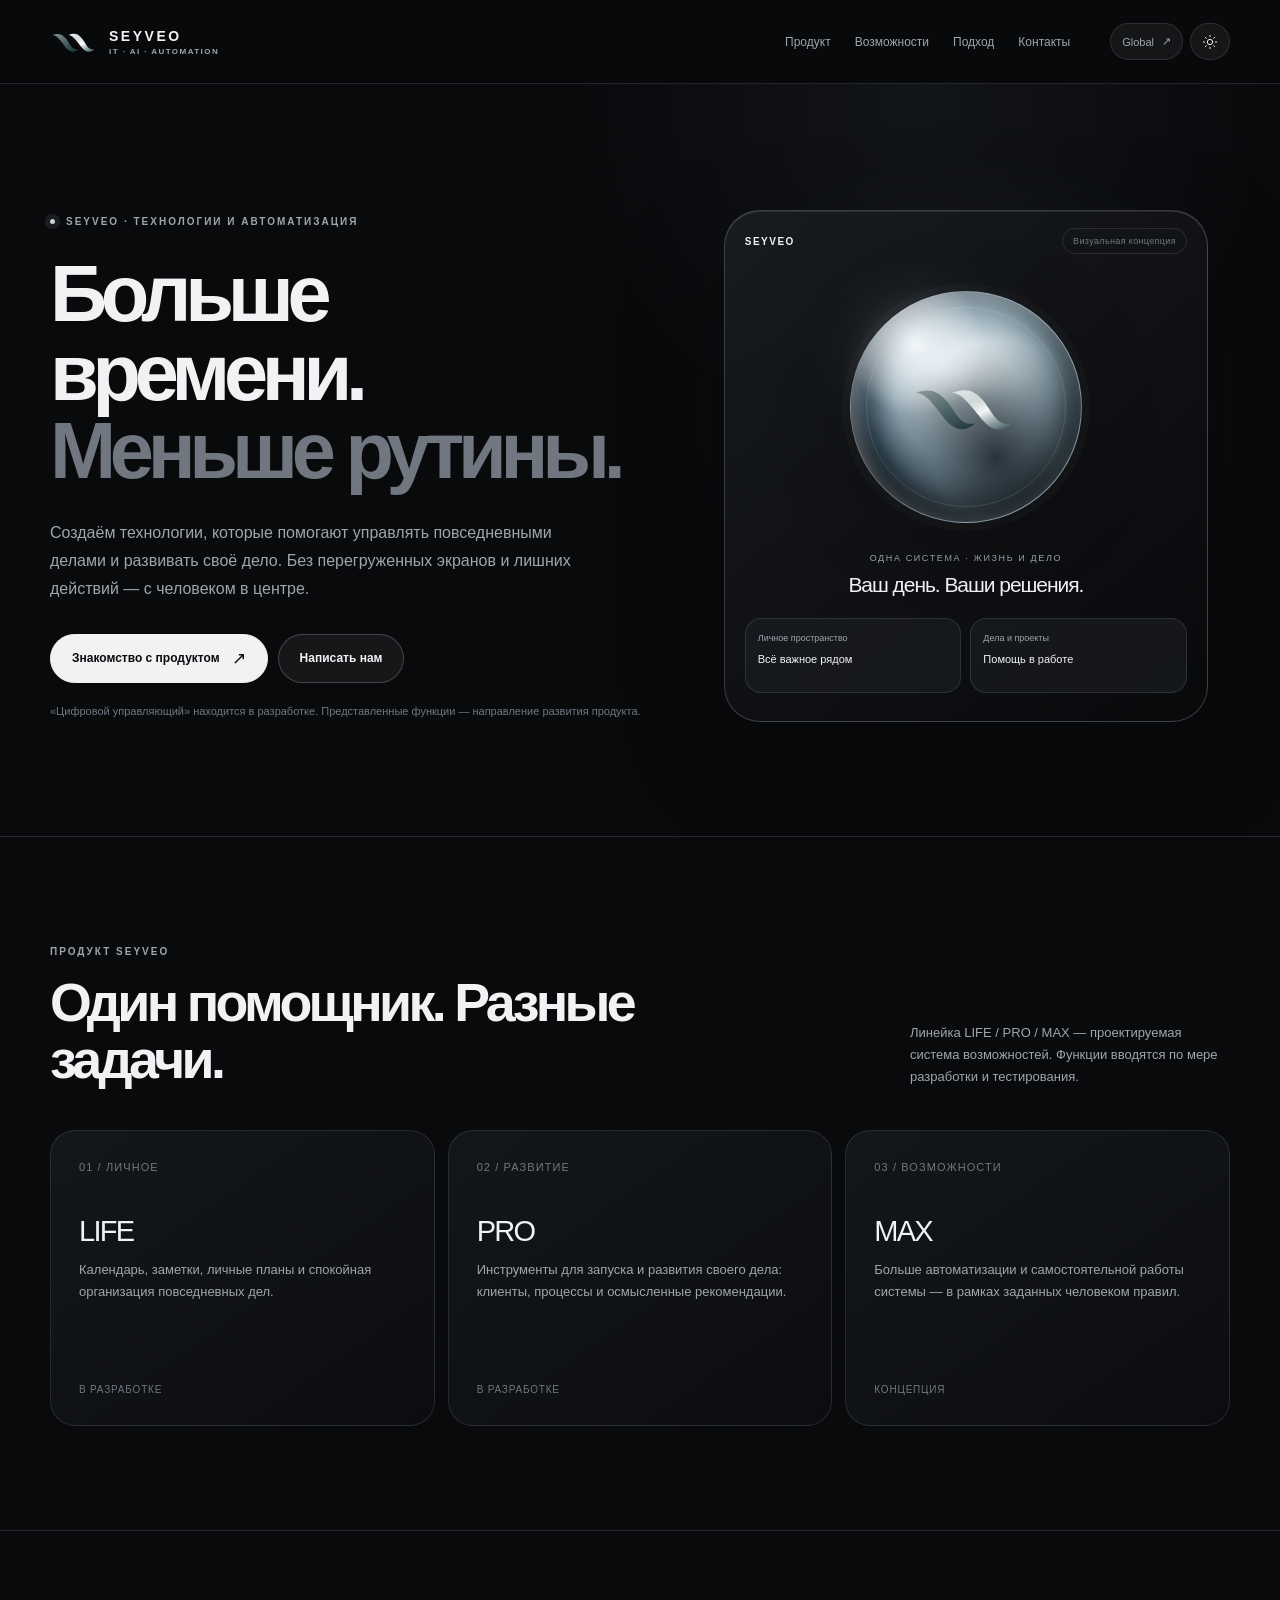
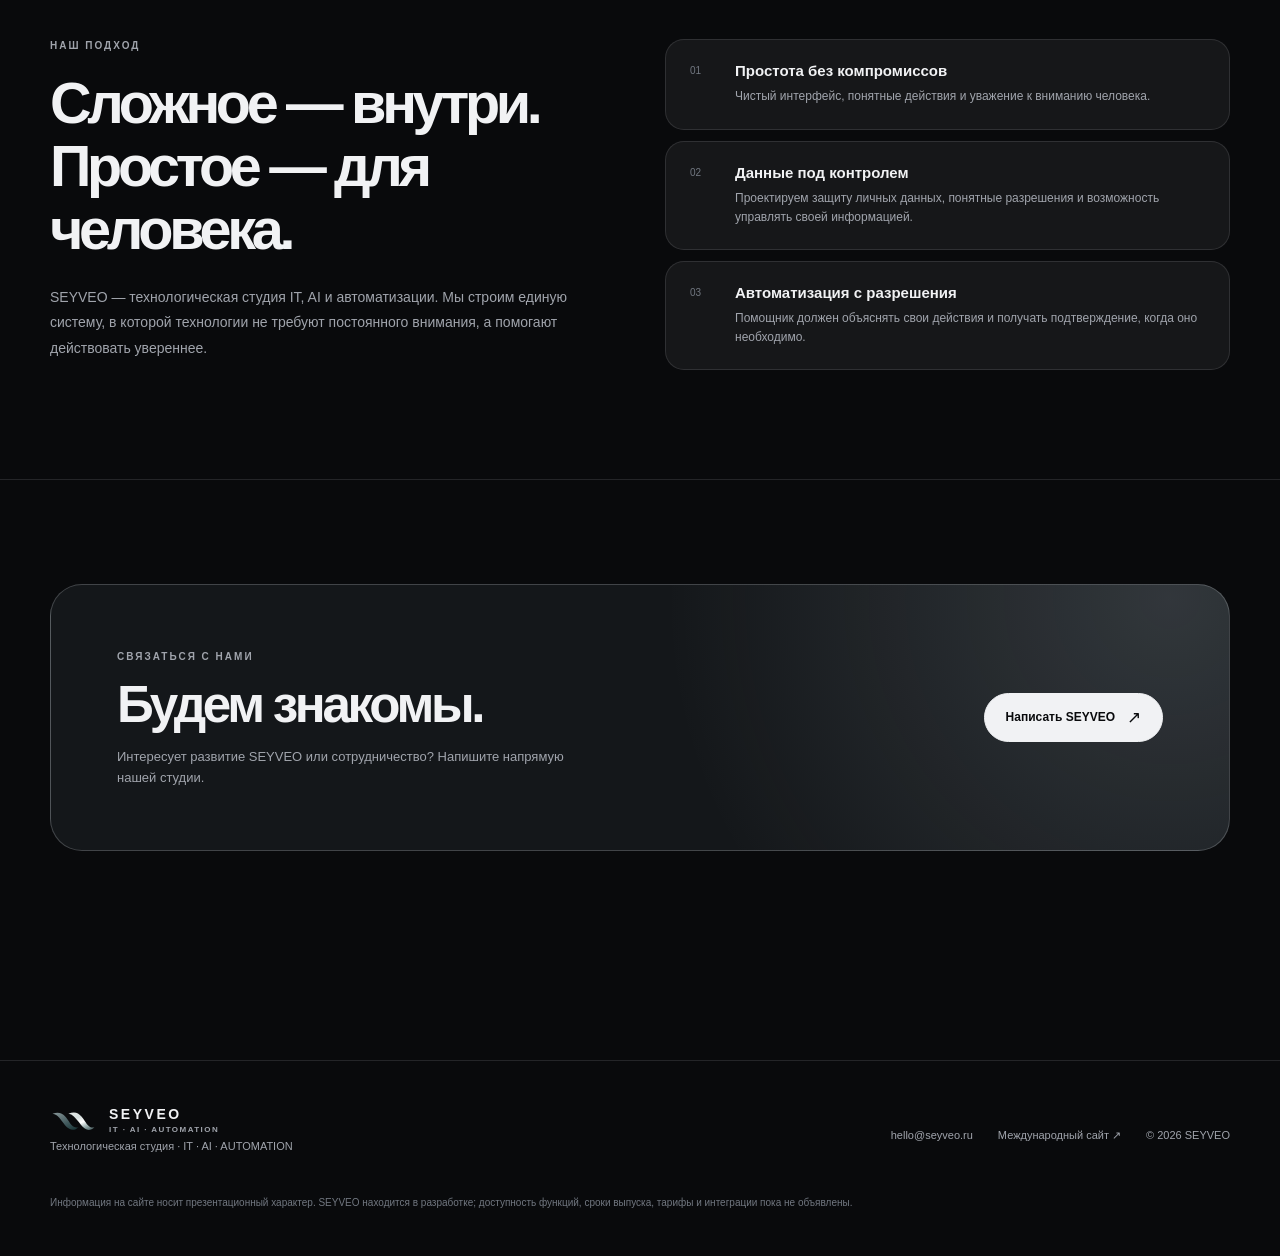
==== index.html @ c12a2f3c "feat(site): add independent SEYVEO Russia landing page" ====
<!doctype html>
<html lang="ru" data-site="rus" data-theme="dark">
<head>
  <meta charset="utf-8"/>
  <meta name="viewport" content="width=device-width,initial-scale=1,viewport-fit=cover"/>
  <meta name="theme-color" content="#090a0c"/>
  <meta name="description" content="SEYVEO — технологическая студия искусственного интеллекта и автоматизации. Создаём «Цифрового управляющего» для жизни, работы и бизнеса. Российский сайт."/>
  <meta name="robots" content="noindex,nofollow"/>
  <meta property="og:type" content="website"/>
  <meta property="og:title" content="SEYVEO — технологии для жизни и дела"/>
  <meta property="og:description" content="SEYVEO — технологическая студия искусственного интеллекта и автоматизации. Создаём «Цифрового управляющего» для жизни, работы и бизнеса. Российский сайт."/>
  <meta property="og:url" content="https://seyveo.ru/"/>
  <link rel="canonical" href="https://seyveo.ru/"/>
  <link rel="alternate" hreflang="ru-RU" href="https://seyveo.ru/"/>
  <link rel="alternate" hreflang="en" href="https://seyveo.com/"/>
  <link rel="alternate" hreflang="ru" href="https://seyveo.com/ru/"/>
  <link rel="alternate" hreflang="x-default" href="https://seyveo.com/"/>
  <link rel="icon" type="image/svg+xml" href="assets/official-logo.svg"/>
  <link rel="stylesheet" href="assets/style.css"/>
  <title>SEYVEO — технологии для жизни и дела</title>
  <script defer src="assets/site.js"></script>
</head>
<body>
<a class="skip" href="#main">Перейти к содержимому</a>
<header class="header">
  <div class="container nav">
    <a class="brand" href="#top" aria-label="SEYVEO">
      <img src="assets/official-logo.svg" width="49" height="34" alt=""/>
      <span class="brand-text"><span class="brand-name">SEYVEO</span><span class="brand-sub">IT · AI · AUTOMATION</span></span>
    </a>
    <nav class="links" aria-label="Основное меню"><a href="#product">Продукт</a><a href="#capabilities">Возможности</a><a href="#approach">Подход</a><a href="#contact">Контакты</a></nav>
    <div class="tools">
      <a class="tool tool-label" href="https://seyveo.com/" title="Международный сайт">Global <span aria-hidden="true">↗</span></a>
      <button class="tool" type="button" data-theme-toggle data-light-label="Светлая тема" data-dark-label="Тёмная тема" aria-label="Светлая тема" title="Светлая тема">
        <svg viewBox="0 0 24 24" aria-hidden="true"><circle cx="12" cy="12" r="4"/><path d="M12 2v2m0 16v2M2 12h2m16 0h2M5 5l1.5 1.5m11 11L19 19M5 19l1.5-1.5m11-11L19 5"/></svg>
      </button>
      <button class="tool menu-toggle" type="button" data-menu-toggle aria-label="Открыть меню" aria-controls="menu-panel" aria-expanded="false">
        <svg viewBox="0 0 24 24" aria-hidden="true"><path d="M4 8h16M4 16h16"/></svg>
      </button>
    </div>
  </div>
  <nav class="menu-panel" id="menu-panel" data-menu aria-hidden="true" aria-label="Мобильное меню"><a href="#product">Продукт</a><a href="#capabilities">Возможности</a><a href="#approach">Подход</a><a href="#contact">Контакты</a></nav>
</header>
<main id="main">
  <div id="top" class="hero">
    <div class="container hero-grid">
      <div class="reveal">
        <div class="eyebrow"><span class="small-circle"></span>SEYVEO · ТЕХНОЛОГИИ И АВТОМАТИЗАЦИЯ</div>
        <h1>Больше времени.<br/><span>Меньше рутины.</span></h1>
        <p class="intro">Создаём технологии, которые помогают управлять повседневными делами и развивать своё дело. Без перегруженных экранов и лишних действий — с человеком в центре.</p>
        <div class="actions"><a href="#product" class="btn btn-primary">Знакомство с продуктом <span class="arrow" aria-hidden="true">↗</span></a><a href="mailto:hello@seyveo.ru" class="btn btn-outline">Написать нам</a></div>
        <p class="fineprint">«Цифровой управляющий» находится в разработке. Представленные функции — направление развития продукта.</p>
      </div>
      <div class="product-showcase reveal" role="img" aria-label="Визуальная концепция: SEYVEO">
        <div class="device" aria-hidden="true">
          <div class="device-top"><div class="device-logo">SEYVEO</div><div class="device-preview">Визуальная концепция</div></div>
          <div class="orb"><img src="assets/official-logo.svg" alt=""/></div>
          <div class="device-caption">ОДНА СИСТЕМА · ЖИЗНЬ И ДЕЛО</div>
          <div class="device-title">Ваш день. Ваши решения.</div>
          <div class="micro-row"><div class="micro-card"><div class="micro-kicker">Личное пространство</div><div class="micro-value">Всё важное рядом</div></div><div class="micro-card"><div class="micro-kicker">Дела и проекты</div><div class="micro-value">Помощь в работе</div></div></div>
        </div>
      </div>
    </div>
  </div>
  <section class="section dividing" id="product"><div class="container">
    <div class="section-head"><div><span class="overline">ПРОДУКТ SEYVEO</span><h2>Один помощник. Разные задачи.</h2></div><p>Линейка LIFE / PRO / MAX — проектируемая система возможностей. Функции вводятся по мере разработки и тестирования.</p></div>
    <div class="cards" id="capabilities">
      <article class="card"><div class="num">01 / ЛИЧНОЕ</div><h3>LIFE</h3><p>Календарь, заметки, личные планы и спокойная организация повседневных дел.</p><div class="card-foot">В РАЗРАБОТКЕ</div></article>
      <article class="card"><div class="num">02 / РАЗВИТИЕ</div><h3>PRO</h3><p>Инструменты для запуска и развития своего дела: клиенты, процессы и осмысленные рекомендации.</p><div class="card-foot">В РАЗРАБОТКЕ</div></article>
      <article class="card"><div class="num">03 / ВОЗМОЖНОСТИ</div><h3>MAX</h3><p>Больше автоматизации и самостоятельной работы системы — в рамках заданных человеком правил.</p><div class="card-foot">КОНЦЕПЦИЯ</div></article>
    </div>
  </div></section>
  <section class="section dividing" id="approach"><div class="container statement">
    <div class="statement-copy"><span class="overline">НАШ ПОДХОД</span><h2>Сложное — внутри. Простое — для человека.</h2><p>SEYVEO — технологическая студия IT, AI и автоматизации. Мы строим единую систему, в которой технологии не требуют постоянного внимания, а помогают действовать увереннее.</p></div>
    <div class="principles">
      <div class="principle"><div class="principle-index">01</div><div><h3>Простота без компромиссов</h3><p>Чистый интерфейс, понятные действия и уважение к вниманию человека.</p></div></div>
      <div class="principle"><div class="principle-index">02</div><div><h3>Данные под контролем</h3><p>Проектируем защиту личных данных, понятные разрешения и возможность управлять своей информацией.</p></div></div>
      <div class="principle"><div class="principle-index">03</div><div><h3>Автоматизация с разрешения</h3><p>Помощник должен объяснять свои действия и получать подтверждение, когда оно необходимо.</p></div></div>
    </div>
  </div></section>
  <section class="section dividing" id="contact"><div class="container"><div class="contact">
    <div><span class="overline">СВЯЗАТЬСЯ С НАМИ</span><h2>Будем знакомы.</h2><p>Интересует развитие SEYVEO или сотрудничество? Напишите напрямую нашей студии.</p></div>
    <a class="btn btn-primary" href="mailto:hello@seyveo.ru">Написать SEYVEO <span class="arrow" aria-hidden="true">↗</span></a>
  </div></div></section>
</main>
<footer class="footer"><div class="container"><div class="foot-grid"><div><a class="brand" href="#top" aria-label="SEYVEO"><img src="assets/official-logo.svg" alt="" width="49" height="34"/><span class="brand-text"><span class="brand-name">SEYVEO</span><span class="brand-sub">IT · AI · AUTOMATION</span></span></a><p class="foot-label">Технологическая студия · IT · AI · AUTOMATION</p></div><div class="foot-links"><a href="mailto:hello@seyveo.ru">hello@seyveo.ru</a><a href="https://seyveo.com/">Международный сайт ↗</a><span>© 2026 SEYVEO</span></div></div><p class="legal">Информация на сайте носит презентационный характер. SEYVEO находится в разработке; доступность функций, сроки выпуска, тарифы и интеграции пока не объявлены.</p></div></footer>
</body>
</html>
---- assets/style.css ----
@charset "UTF-8";
:root { color-scheme:dark;--bg:#090a0c;--bg2:#101215;--surface:#14171a;--surface-hi:#1a1d21;--fg:#f1f2f4;--muted:#a0a4ac;--soft:#717780;--stroke:rgba(242,246,255,.115);--stroke-strong:rgba(244,247,255,.2);--halo:rgba(204,220,232,.16);--pill:rgba(255,255,255,.055);--shadow:rgba(0,0,0,.26);}
:root[data-theme=light]{color-scheme:light;--bg:#f7f7f8;--bg2:#eceff1;--surface:#fff;--surface-hi:#f7f8f9;--fg:#1c232b;--muted:#56616d;--soft:#77818a;--stroke:rgba(21,38,50,.12);--stroke-strong:rgba(21,38,50,.19);--halo:rgba(69,91,112,.11);--pill:rgba(0,0,0,.035);--shadow:rgba(20,39,60,.08);}
*{box-sizing:border-box}html{scroll-behavior:smooth}body{margin:0;background:var(--bg);color:var(--fg);font-family:-apple-system,BlinkMacSystemFont,"Segoe UI",Inter,Arial,sans-serif;-webkit-font-smoothing:antialiased}a{color:inherit;text-decoration:none}button{font:inherit;color:inherit;cursor:pointer}button:focus-visible,a:focus-visible{outline:2px solid var(--fg);outline-offset:5px}::selection{background:rgba(200,211,224,.24)}.container{width:min(1180px,calc(100% - 54px));margin-inline:auto}.skip{position:absolute;left:20px;top:-100px;padding:12px;background:var(--surface);z-index:100}.skip:focus{top:16px}.header{position:sticky;z-index:20;top:0;border-bottom:1px solid var(--stroke);background:color-mix(in srgb,var(--bg) 84%,transparent);backdrop-filter:blur(22px);-webkit-backdrop-filter:blur(22px)}.nav{height:83px;display:flex;align-items:center;gap:26px}.brand{display:flex;align-items:center;gap:10px;white-space:nowrap}.brand img{display:block;width:49px;height:34px;object-fit:contain}.brand-text{display:flex;flex-direction:column;gap:3px}.brand-name{font-size:14px;letter-spacing:.18em;font-weight:570}.brand-sub{font-size:8px;letter-spacing:.18em;color:var(--muted);font-weight:600}.links{margin-left:auto;display:flex;align-items:center;gap:24px}.links a{font-size:12px;color:var(--muted);transition:color .2s}.links a:hover{color:var(--fg)}.tools{display:flex;align-items:center;gap:7px;margin-left:14px}.tool{min-height:37px;padding:0 11px;display:inline-flex;align-items:center;justify-content:center;gap:8px;border:1px solid var(--stroke);border-radius:100px;background:var(--pill);font-size:11px}.tool:hover{background:var(--surface-hi)}.tool svg{width:16px;height:16px;fill:none;stroke:currentColor;stroke-width:1.45;stroke-linecap:round;stroke-linejoin:round}.tool-label{color:var(--muted)}.menu-toggle{display:none}.menu-panel{display:none}.flag{font-size:12px;letter-spacing:.04em;font-weight:600}.hero{padding:96px 0 86px;position:relative;overflow:hidden}.hero::after{content:"";position:absolute;width:700px;height:700px;top:-330px;left:50%;transform:translateX(-10%);background:radial-gradient(circle,rgba(145,166,177,.065),transparent 70%);pointer-events:none}.hero-grid{display:grid;grid-template-columns:1.06fr .94fr;align-items:center;gap:56px;position:relative;z-index:1}.eyebrow,.overline{display:inline-flex;align-items:center;gap:11px;font-size:10px;letter-spacing:.2em;text-transform:uppercase;color:var(--muted);font-weight:650}.small-circle{width:5px;height:5px;border-radius:50%;background:#c4d2da;box-shadow:0 0 0 5px rgba(180,199,208,.1)}h1,h2,h3,p{margin-top:0}.hero h1{font-size:clamp(55px,6.2vw,91px);line-height:.99;letter-spacing:-.079em;font-weight:580;max-width:780px;margin:27px 0 28px}.hero h1 span{color:var(--soft)}.intro{max-width:530px;color:var(--muted);font-size:16px;line-height:1.75;font-weight:390}.actions{display:flex;flex-wrap:wrap;gap:10px;margin-top:31px}.btn{min-height:49px;display:inline-flex;align-items:center;justify-content:center;gap:12px;border-radius:40px;padding:0 21px;font-weight:600;font-size:12px;border:1px solid var(--stroke-strong);transition:transform .2s,background .2s}.btn:hover{transform:translateY(-2px)}.btn-primary{color:var(--bg);background:var(--fg);border-color:var(--fg)}.btn-outline{background:var(--pill)}.arrow{font-size:17px;font-weight:400}.fineprint{margin:20px 0 0;font-size:11px;color:var(--soft);line-height:1.55}.product-showcase{position:relative;padding:30px 22px 28px;isolation:isolate}.product-showcase::before{content:"";position:absolute;inset:4%;z-index:-1;filter:blur(55px);background:radial-gradient(circle at 50% 40%,rgba(182,199,214,.13),transparent 64%)}.device{border:1px solid var(--stroke-strong);border-radius:36px;background:linear-gradient(140deg,color-mix(in srgb,var(--surface-hi) 90%,transparent),var(--bg) 95%);padding:17px 20px 28px;min-height:493px;box-shadow:0 35px 105px var(--shadow),inset 0 1px rgba(255,255,255,.09);position:relative;overflow:hidden}.device-top{display:flex;align-items:center;justify-content:space-between}.device-logo{font-size:10px;font-weight:700;letter-spacing:.15em}.device-preview{font-size:9px;letter-spacing:.04em;color:var(--soft);border:1px solid var(--stroke);border-radius:20px;padding:7px 10px}.orb{position:relative;margin:37px auto 30px;width:232px;aspect-ratio:1;border-radius:50%;display:grid;place-items:center;filter:drop-shadow(0 17px 38px rgba(0,0,0,.2));background:radial-gradient(circle at 28% 23%,rgba(255,255,255,.92),transparent 29%),radial-gradient(circle at 63% 72%,rgba(39,49,58,.96) 0%,rgba(83,101,111,.7) 28%,transparent 53%),radial-gradient(circle at 54% 42%,#fff 3%,#d6e1e6 23%,#869da9 44%,#2c3f4c 61%,#0b131b 75%);border:1px solid rgba(243,251,255,.4);box-shadow:inset 7px 6px 18px rgba(255,255,255,.35),inset -16px -22px 34px rgba(0,0,0,.5),0 0 0 8px rgba(224,239,255,.025)}.orb::before{content:"";position:absolute;inset:15px;border-radius:50%;border:1px solid rgba(232,246,255,.12)}.orb::after{content:"";position:absolute;width:92px;height:92px;filter:blur(28px);border-radius:50%;background:rgba(228,242,248,.36);left:27px;top:23px}.orb img{width:112px;z-index:1;opacity:.92;filter:drop-shadow(0 3px 15px rgba(0,0,0,.4))}.device-caption{font-size:9px;color:var(--muted);text-align:center;letter-spacing:.18em;text-transform:uppercase}.device-title{font-size:21px;text-align:center;letter-spacing:-.05em;margin:10px 0 21px}.micro-row{display:flex;gap:9px}.micro-card{flex:1;min-width:0;background:color-mix(in srgb,var(--surface-hi) 70%,transparent);border:1px solid var(--stroke);border-radius:16px;padding:14px 12px;min-height:75px}.micro-kicker{font-size:9px;color:var(--muted);margin-bottom:9px}.micro-value{font-size:11px;line-height:1.4}.dividing{border-top:1px solid var(--stroke)}.section{padding:104px 0}.section-head{display:flex;justify-content:space-between;align-items:end;gap:26px;margin-bottom:42px}.section-head h2{font-size:clamp(36px,4.2vw,58px);line-height:1.06;letter-spacing:-.068em;font-weight:560;max-width:685px;margin:15px 0 0}.section-head p{max-width:320px;color:var(--muted);font-size:13px;line-height:1.7;margin:0}.cards{display:grid;grid-template-columns:repeat(3,1fr);gap:13px}.card{min-height:296px;padding:30px 28px;border-radius:25px;border:1px solid var(--stroke);background:linear-gradient(145deg,var(--surface),color-mix(in srgb,var(--bg) 80%,var(--surface)));display:flex;flex-direction:column}.card .num{font-size:11px;letter-spacing:.1em;color:var(--soft)}.card h3{font-size:29px;letter-spacing:-.06em;font-weight:530;margin:42px 0 11px}.card p{color:var(--muted);font-size:13px;line-height:1.7}.card .card-foot{margin-top:auto;padding-top:26px;color:var(--soft);font-size:10px;letter-spacing:.08em;text-transform:uppercase}.statement{display:grid;grid-template-columns:1fr 1fr;gap:50px;align-items:center}.statement-copy h2{font-size:clamp(38px,4.5vw,63px);letter-spacing:-.075em;font-weight:560;line-height:1.09;margin:19px 0 25px}.statement-copy p{color:var(--muted);font-size:14px;line-height:1.8;max-width:520px}.principles{display:grid;gap:11px}.principle{padding:22px 24px;border-radius:19px;border:1px solid var(--stroke);display:flex;align-items:start;gap:18px;background:var(--pill)}.principle-index{font-size:10px;color:var(--soft);min-width:27px;padding-top:3px}.principle h3{font-size:15px;font-weight:590;margin:0 0 8px}.principle p{font-size:12px;line-height:1.6;color:var(--muted);margin:0}.contact{border-radius:32px;border:1px solid var(--stroke-strong);padding:61px 66px;background:radial-gradient(circle at 95% 5%,var(--halo),transparent 44%),var(--surface);display:flex;align-items:center;gap:26px;justify-content:space-between}.contact h2{font-size:clamp(35px,4vw,57px);line-height:1.08;letter-spacing:-.065em;font-weight:550;margin:13px 0 15px}.contact p{font-size:13px;line-height:1.6;color:var(--muted);max-width:480px;margin:0}.footer{padding:42px 0 45px;border-top:1px solid var(--stroke);margin-top:105px}.foot-grid{display:flex;align-items:center;justify-content:space-between;gap:28px}.foot-label{font-size:11px;color:var(--muted);line-height:1.8}.foot-links{display:flex;align-items:center;gap:25px;font-size:11px;color:var(--muted)}.foot-links a:hover{color:var(--fg)}.legal{max-width:850px;margin:26px 0 0;color:var(--soft);font-size:10px;line-height:1.7}.reveal{animation:appear .75s ease both}@keyframes appear{from{opacity:0;transform:translateY(16px)}to{opacity:1;transform:translateY(0)}}@media(prefers-reduced-motion:reduce){*,*::before,*::after{animation:none!important;scroll-behavior:auto!important;transition:none!important}}
@media(max-width:1020px){.links{gap:13px}.nav{gap:12px}.hero-grid{gap:15px}.hero h1{font-size:clamp(52px,6vw,78px)}.device{min-height:455px}.orb{width:200px}.product-showcase{padding:14px 0}.section{padding:84px 0}.card{padding:26px 20px}}
@media(max-width:760px){.container{width:min(100% - 36px,590px)}.nav{height:74px}.nav .links{display:none}.tools{margin-left:auto}.tools .tool-label{display:none}.menu-toggle{display:inline-flex}.menu-panel[aria-hidden="false"]{display:flex;position:absolute;top:74px;left:0;right:0;padding:22px 25px 27px;gap:20px;flex-direction:column;background:var(--bg);border-bottom:1px solid var(--stroke);box-shadow:0 15px 25px var(--shadow)}.menu-panel a{font-size:14px;color:var(--muted)}.hero{padding:62px 0 45px}.hero-grid{grid-template-columns:1fr;gap:16px}.hero h1{font-size:clamp(50px,10.6vw,77px);max-width:590px;margin:22px 0 22px}.intro{font-size:14px}.product-showcase{width:min(100%,480px);margin:10px auto 0;padding:0}.device{min-height:470px}.section{padding:66px 0}.section-head{display:block;margin-bottom:27px}.section-head h2{font-size:42px}.section-head p{margin-top:18px}.cards{grid-template-columns:1fr}.card{min-height:210px}.card h3{margin-top:21px}.statement{grid-template-columns:1fr;gap:25px}.contact{padding:36px 27px;display:block}.contact .btn{margin-top:23px}.footer{margin-top:65px}.foot-grid{align-items:start;flex-direction:column;gap:22px}.foot-links{flex-wrap:wrap;gap:12px 22px}}
@media(max-width:400px){.brand img{width:42px}.brand-name{font-size:12px}.brand-sub{font-size:7px}.nav{gap:4px}.tool{min-height:35px;padding:0 9px}.tools{gap:4px}.hero h1{font-size:48px}.device{padding:15px 14px 20px}.orb{width:185px}.micro-card{padding:12px 8px}.section-head h2{font-size:37px}}
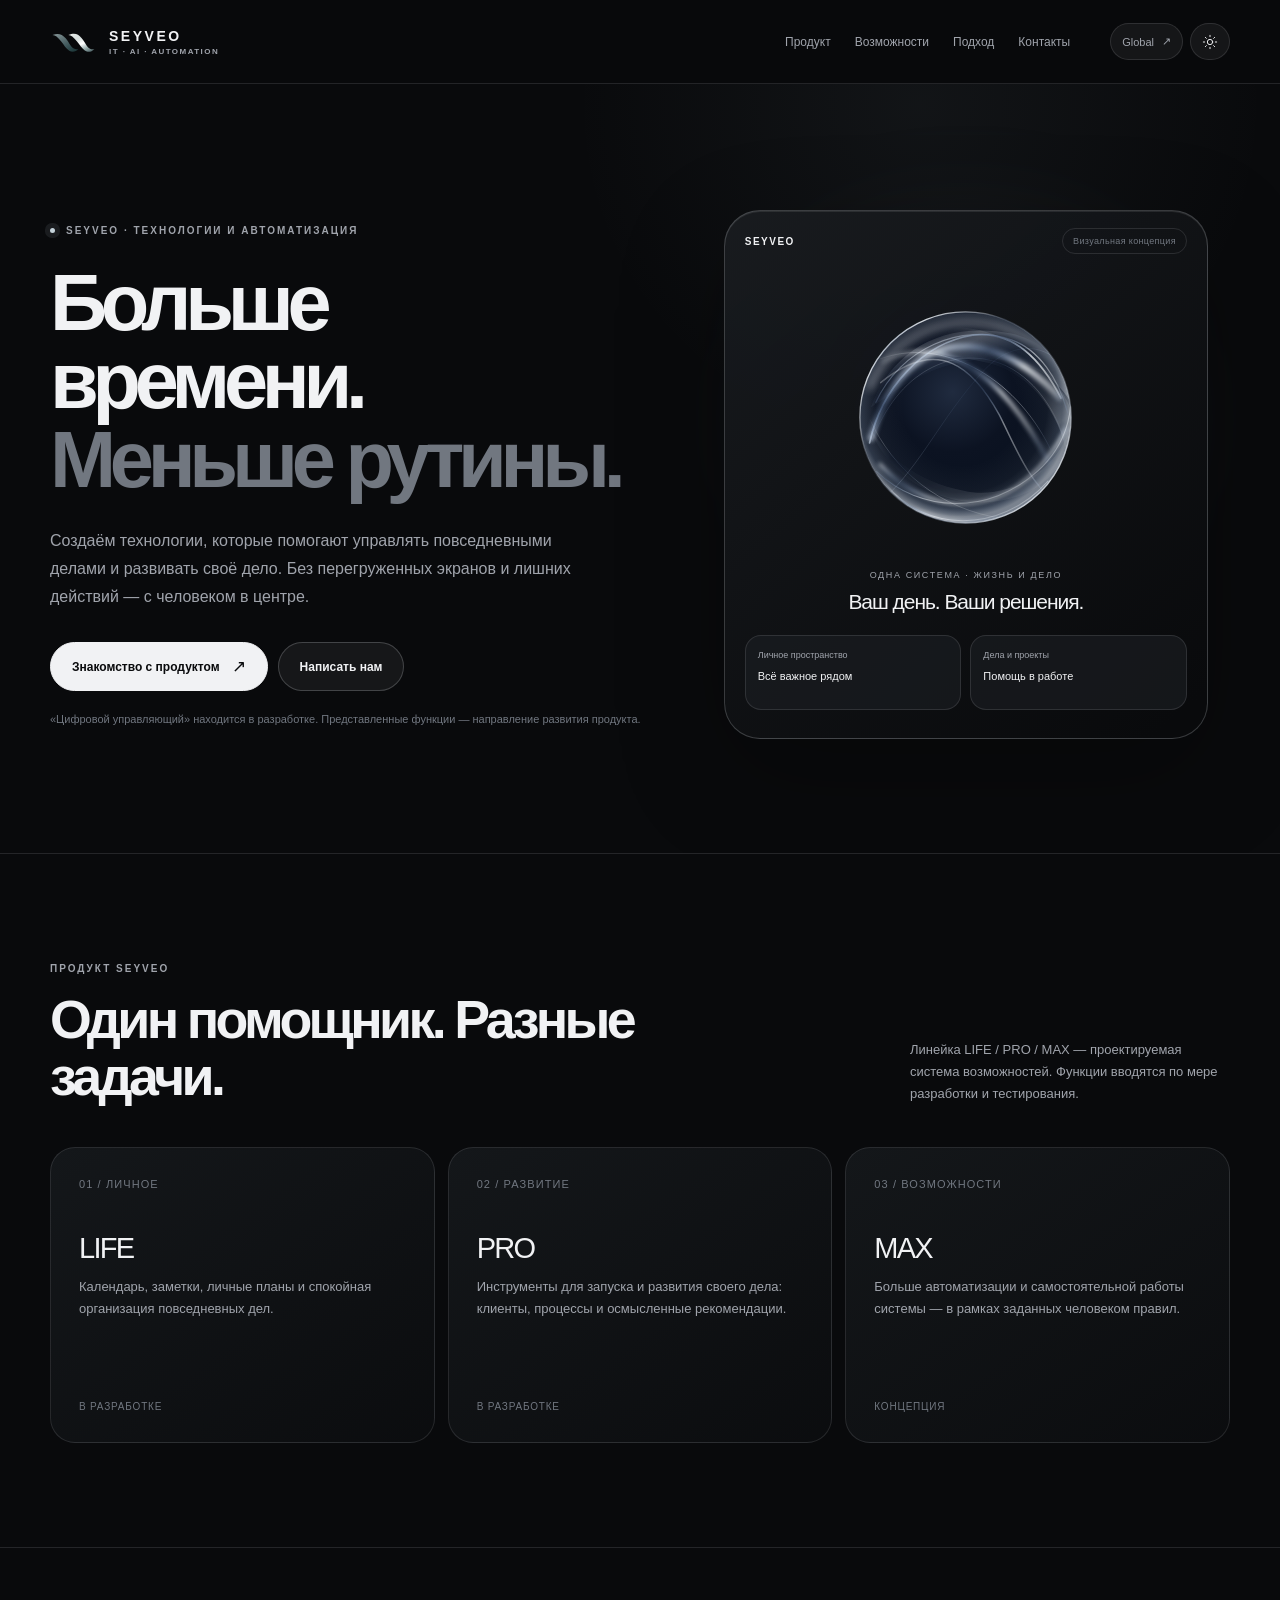
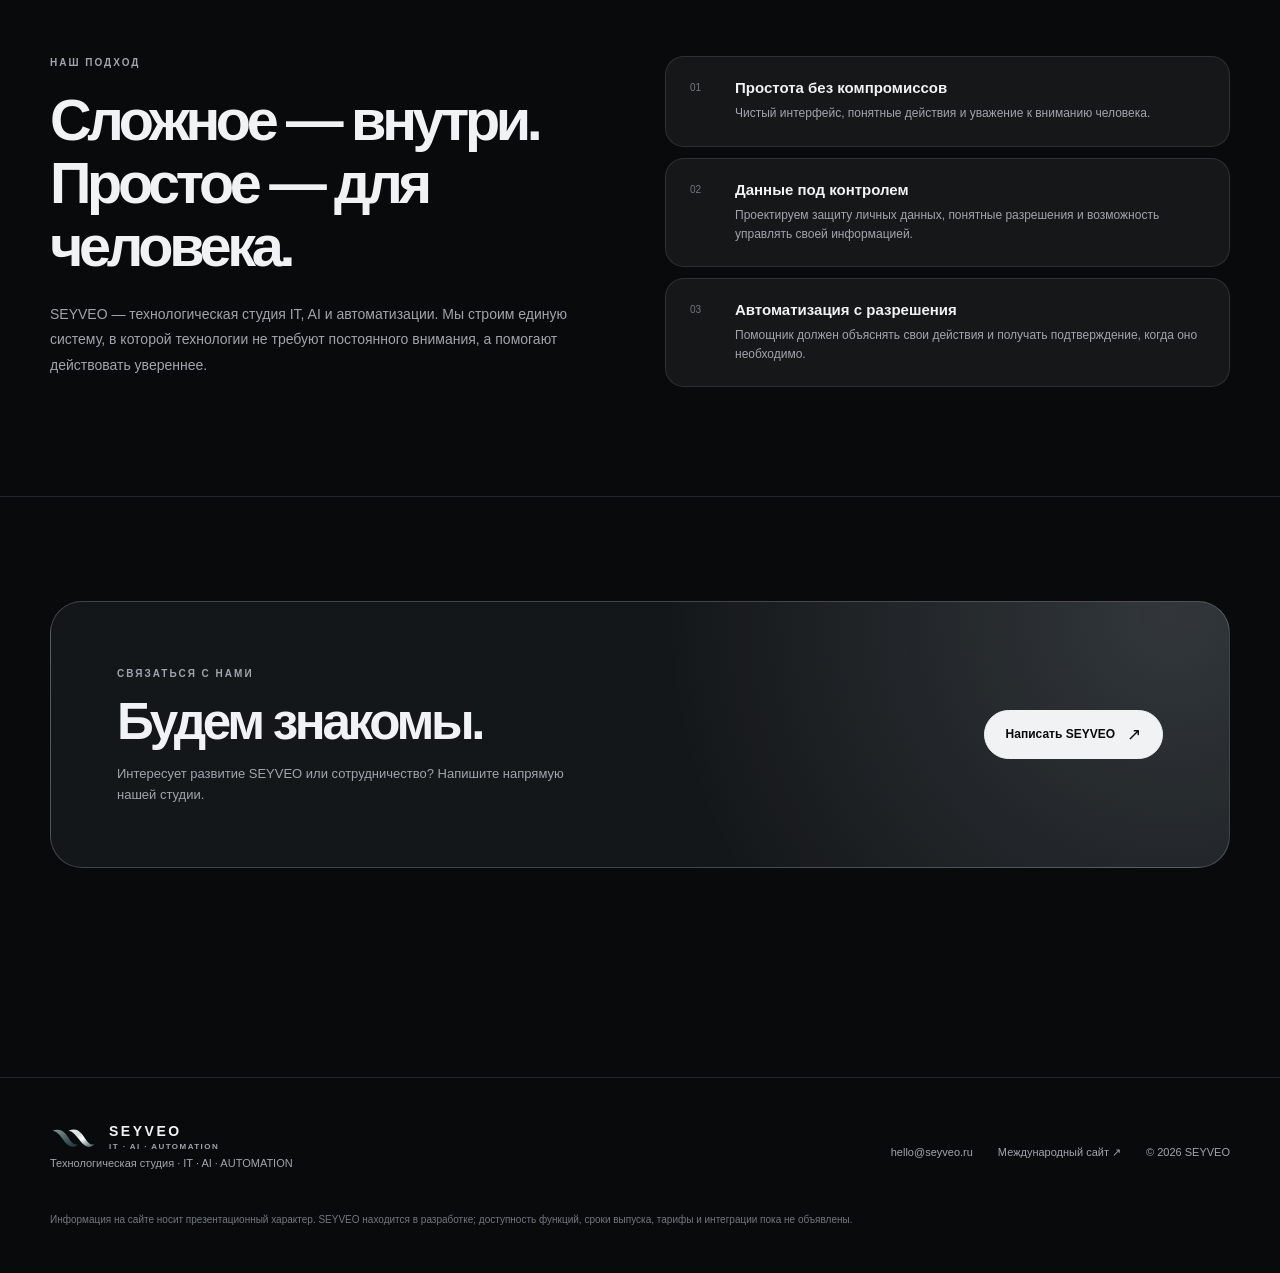
==== commit cb69405b: "feat(site): use original SEYVEO plasma in homepage showcase" ====
--- a/index.html
+++ b/index.html
@@ -54,7 +54,7 @@
       <div class="product-showcase reveal" role="img" aria-label="Визуальная концепция: SEYVEO">
         <div class="device" aria-hidden="true">
           <div class="device-top"><div class="device-logo">SEYVEO</div><div class="device-preview">Визуальная концепция</div></div>
-          <div class="orb"><img src="assets/official-logo.svg" alt=""/></div>
+          <div class="orb"><img class="orb-dark" src="assets/plasma-signature.svg" alt="" decoding="async"/><img class="orb-light" src="assets/plasma-signature-light.svg" alt="" decoding="async"/></div>
           <div class="device-caption">ОДНА СИСТЕМА · ЖИЗНЬ И ДЕЛО</div>
           <div class="device-title">Ваш день. Ваши решения.</div>
           <div class="micro-row"><div class="micro-card"><div class="micro-kicker">Личное пространство</div><div class="micro-value">Всё важное рядом</div></div><div class="micro-card"><div class="micro-kicker">Дела и проекты</div><div class="micro-value">Помощь в работе</div></div></div>
--- a/assets/style.css
+++ b/assets/style.css
@@ -1,7 +1,7 @@
 @charset "UTF-8";
 :root { color-scheme:dark;--bg:#090a0c;--bg2:#101215;--surface:#14171a;--surface-hi:#1a1d21;--fg:#f1f2f4;--muted:#a0a4ac;--soft:#717780;--stroke:rgba(242,246,255,.115);--stroke-strong:rgba(244,247,255,.2);--halo:rgba(204,220,232,.16);--pill:rgba(255,255,255,.055);--shadow:rgba(0,0,0,.26);}
 :root[data-theme=light]{color-scheme:light;--bg:#f7f7f8;--bg2:#eceff1;--surface:#fff;--surface-hi:#f7f8f9;--fg:#1c232b;--muted:#56616d;--soft:#77818a;--stroke:rgba(21,38,50,.12);--stroke-strong:rgba(21,38,50,.19);--halo:rgba(69,91,112,.11);--pill:rgba(0,0,0,.035);--shadow:rgba(20,39,60,.08);}
-*{box-sizing:border-box}html{scroll-behavior:smooth}body{margin:0;background:var(--bg);color:var(--fg);font-family:-apple-system,BlinkMacSystemFont,"Segoe UI",Inter,Arial,sans-serif;-webkit-font-smoothing:antialiased}a{color:inherit;text-decoration:none}button{font:inherit;color:inherit;cursor:pointer}button:focus-visible,a:focus-visible{outline:2px solid var(--fg);outline-offset:5px}::selection{background:rgba(200,211,224,.24)}.container{width:min(1180px,calc(100% - 54px));margin-inline:auto}.skip{position:absolute;left:20px;top:-100px;padding:12px;background:var(--surface);z-index:100}.skip:focus{top:16px}.header{position:sticky;z-index:20;top:0;border-bottom:1px solid var(--stroke);background:color-mix(in srgb,var(--bg) 84%,transparent);backdrop-filter:blur(22px);-webkit-backdrop-filter:blur(22px)}.nav{height:83px;display:flex;align-items:center;gap:26px}.brand{display:flex;align-items:center;gap:10px;white-space:nowrap}.brand img{display:block;width:49px;height:34px;object-fit:contain}.brand-text{display:flex;flex-direction:column;gap:3px}.brand-name{font-size:14px;letter-spacing:.18em;font-weight:570}.brand-sub{font-size:8px;letter-spacing:.18em;color:var(--muted);font-weight:600}.links{margin-left:auto;display:flex;align-items:center;gap:24px}.links a{font-size:12px;color:var(--muted);transition:color .2s}.links a:hover{color:var(--fg)}.tools{display:flex;align-items:center;gap:7px;margin-left:14px}.tool{min-height:37px;padding:0 11px;display:inline-flex;align-items:center;justify-content:center;gap:8px;border:1px solid var(--stroke);border-radius:100px;background:var(--pill);font-size:11px}.tool:hover{background:var(--surface-hi)}.tool svg{width:16px;height:16px;fill:none;stroke:currentColor;stroke-width:1.45;stroke-linecap:round;stroke-linejoin:round}.tool-label{color:var(--muted)}.menu-toggle{display:none}.menu-panel{display:none}.flag{font-size:12px;letter-spacing:.04em;font-weight:600}.hero{padding:96px 0 86px;position:relative;overflow:hidden}.hero::after{content:"";position:absolute;width:700px;height:700px;top:-330px;left:50%;transform:translateX(-10%);background:radial-gradient(circle,rgba(145,166,177,.065),transparent 70%);pointer-events:none}.hero-grid{display:grid;grid-template-columns:1.06fr .94fr;align-items:center;gap:56px;position:relative;z-index:1}.eyebrow,.overline{display:inline-flex;align-items:center;gap:11px;font-size:10px;letter-spacing:.2em;text-transform:uppercase;color:var(--muted);font-weight:650}.small-circle{width:5px;height:5px;border-radius:50%;background:#c4d2da;box-shadow:0 0 0 5px rgba(180,199,208,.1)}h1,h2,h3,p{margin-top:0}.hero h1{font-size:clamp(55px,6.2vw,91px);line-height:.99;letter-spacing:-.079em;font-weight:580;max-width:780px;margin:27px 0 28px}.hero h1 span{color:var(--soft)}.intro{max-width:530px;color:var(--muted);font-size:16px;line-height:1.75;font-weight:390}.actions{display:flex;flex-wrap:wrap;gap:10px;margin-top:31px}.btn{min-height:49px;display:inline-flex;align-items:center;justify-content:center;gap:12px;border-radius:40px;padding:0 21px;font-weight:600;font-size:12px;border:1px solid var(--stroke-strong);transition:transform .2s,background .2s}.btn:hover{transform:translateY(-2px)}.btn-primary{color:var(--bg);background:var(--fg);border-color:var(--fg)}.btn-outline{background:var(--pill)}.arrow{font-size:17px;font-weight:400}.fineprint{margin:20px 0 0;font-size:11px;color:var(--soft);line-height:1.55}.product-showcase{position:relative;padding:30px 22px 28px;isolation:isolate}.product-showcase::before{content:"";position:absolute;inset:4%;z-index:-1;filter:blur(55px);background:radial-gradient(circle at 50% 40%,rgba(182,199,214,.13),transparent 64%)}.device{border:1px solid var(--stroke-strong);border-radius:36px;background:linear-gradient(140deg,color-mix(in srgb,var(--surface-hi) 90%,transparent),var(--bg) 95%);padding:17px 20px 28px;min-height:493px;box-shadow:0 35px 105px var(--shadow),inset 0 1px rgba(255,255,255,.09);position:relative;overflow:hidden}.device-top{display:flex;align-items:center;justify-content:space-between}.device-logo{font-size:10px;font-weight:700;letter-spacing:.15em}.device-preview{font-size:9px;letter-spacing:.04em;color:var(--soft);border:1px solid var(--stroke);border-radius:20px;padding:7px 10px}.orb{position:relative;margin:37px auto 30px;width:232px;aspect-ratio:1;border-radius:50%;display:grid;place-items:center;filter:drop-shadow(0 17px 38px rgba(0,0,0,.2));background:radial-gradient(circle at 28% 23%,rgba(255,255,255,.92),transparent 29%),radial-gradient(circle at 63% 72%,rgba(39,49,58,.96) 0%,rgba(83,101,111,.7) 28%,transparent 53%),radial-gradient(circle at 54% 42%,#fff 3%,#d6e1e6 23%,#869da9 44%,#2c3f4c 61%,#0b131b 75%);border:1px solid rgba(243,251,255,.4);box-shadow:inset 7px 6px 18px rgba(255,255,255,.35),inset -16px -22px 34px rgba(0,0,0,.5),0 0 0 8px rgba(224,239,255,.025)}.orb::before{content:"";position:absolute;inset:15px;border-radius:50%;border:1px solid rgba(232,246,255,.12)}.orb::after{content:"";position:absolute;width:92px;height:92px;filter:blur(28px);border-radius:50%;background:rgba(228,242,248,.36);left:27px;top:23px}.orb img{width:112px;z-index:1;opacity:.92;filter:drop-shadow(0 3px 15px rgba(0,0,0,.4))}.device-caption{font-size:9px;color:var(--muted);text-align:center;letter-spacing:.18em;text-transform:uppercase}.device-title{font-size:21px;text-align:center;letter-spacing:-.05em;margin:10px 0 21px}.micro-row{display:flex;gap:9px}.micro-card{flex:1;min-width:0;background:color-mix(in srgb,var(--surface-hi) 70%,transparent);border:1px solid var(--stroke);border-radius:16px;padding:14px 12px;min-height:75px}.micro-kicker{font-size:9px;color:var(--muted);margin-bottom:9px}.micro-value{font-size:11px;line-height:1.4}.dividing{border-top:1px solid var(--stroke)}.section{padding:104px 0}.section-head{display:flex;justify-content:space-between;align-items:end;gap:26px;margin-bottom:42px}.section-head h2{font-size:clamp(36px,4.2vw,58px);line-height:1.06;letter-spacing:-.068em;font-weight:560;max-width:685px;margin:15px 0 0}.section-head p{max-width:320px;color:var(--muted);font-size:13px;line-height:1.7;margin:0}.cards{display:grid;grid-template-columns:repeat(3,1fr);gap:13px}.card{min-height:296px;padding:30px 28px;border-radius:25px;border:1px solid var(--stroke);background:linear-gradient(145deg,var(--surface),color-mix(in srgb,var(--bg) 80%,var(--surface)));display:flex;flex-direction:column}.card .num{font-size:11px;letter-spacing:.1em;color:var(--soft)}.card h3{font-size:29px;letter-spacing:-.06em;font-weight:530;margin:42px 0 11px}.card p{color:var(--muted);font-size:13px;line-height:1.7}.card .card-foot{margin-top:auto;padding-top:26px;color:var(--soft);font-size:10px;letter-spacing:.08em;text-transform:uppercase}.statement{display:grid;grid-template-columns:1fr 1fr;gap:50px;align-items:center}.statement-copy h2{font-size:clamp(38px,4.5vw,63px);letter-spacing:-.075em;font-weight:560;line-height:1.09;margin:19px 0 25px}.statement-copy p{color:var(--muted);font-size:14px;line-height:1.8;max-width:520px}.principles{display:grid;gap:11px}.principle{padding:22px 24px;border-radius:19px;border:1px solid var(--stroke);display:flex;align-items:start;gap:18px;background:var(--pill)}.principle-index{font-size:10px;color:var(--soft);min-width:27px;padding-top:3px}.principle h3{font-size:15px;font-weight:590;margin:0 0 8px}.principle p{font-size:12px;line-height:1.6;color:var(--muted);margin:0}.contact{border-radius:32px;border:1px solid var(--stroke-strong);padding:61px 66px;background:radial-gradient(circle at 95% 5%,var(--halo),transparent 44%),var(--surface);display:flex;align-items:center;gap:26px;justify-content:space-between}.contact h2{font-size:clamp(35px,4vw,57px);line-height:1.08;letter-spacing:-.065em;font-weight:550;margin:13px 0 15px}.contact p{font-size:13px;line-height:1.6;color:var(--muted);max-width:480px;margin:0}.footer{padding:42px 0 45px;border-top:1px solid var(--stroke);margin-top:105px}.foot-grid{display:flex;align-items:center;justify-content:space-between;gap:28px}.foot-label{font-size:11px;color:var(--muted);line-height:1.8}.foot-links{display:flex;align-items:center;gap:25px;font-size:11px;color:var(--muted)}.foot-links a:hover{color:var(--fg)}.legal{max-width:850px;margin:26px 0 0;color:var(--soft);font-size:10px;line-height:1.7}.reveal{animation:appear .75s ease both}@keyframes appear{from{opacity:0;transform:translateY(16px)}to{opacity:1;transform:translateY(0)}}@media(prefers-reduced-motion:reduce){*,*::before,*::after{animation:none!important;scroll-behavior:auto!important;transition:none!important}}
+*{box-sizing:border-box}html{scroll-behavior:smooth}body{margin:0;background:var(--bg);color:var(--fg);font-family:-apple-system,BlinkMacSystemFont,"Segoe UI",Inter,Arial,sans-serif;-webkit-font-smoothing:antialiased}a{color:inherit;text-decoration:none}button{font:inherit;color:inherit;cursor:pointer}button:focus-visible,a:focus-visible{outline:2px solid var(--fg);outline-offset:5px}::selection{background:rgba(200,211,224,.24)}.container{width:min(1180px,calc(100% - 54px));margin-inline:auto}.skip{position:absolute;left:20px;top:-100px;padding:12px;background:var(--surface);z-index:100}.skip:focus{top:16px}.header{position:sticky;z-index:20;top:0;border-bottom:1px solid var(--stroke);background:color-mix(in srgb,var(--bg) 84%,transparent);backdrop-filter:blur(22px);-webkit-backdrop-filter:blur(22px)}.nav{height:83px;display:flex;align-items:center;gap:26px}.brand{display:flex;align-items:center;gap:10px;white-space:nowrap}.brand img{display:block;width:49px;height:34px;object-fit:contain}.brand-text{display:flex;flex-direction:column;gap:3px}.brand-name{font-size:14px;letter-spacing:.18em;font-weight:570}.brand-sub{font-size:8px;letter-spacing:.18em;color:var(--muted);font-weight:600}.links{margin-left:auto;display:flex;align-items:center;gap:24px}.links a{font-size:12px;color:var(--muted);transition:color .2s}.links a:hover{color:var(--fg)}.tools{display:flex;align-items:center;gap:7px;margin-left:14px}.tool{min-height:37px;padding:0 11px;display:inline-flex;align-items:center;justify-content:center;gap:8px;border:1px solid var(--stroke);border-radius:100px;background:var(--pill);font-size:11px}.tool:hover{background:var(--surface-hi)}.tool svg{width:16px;height:16px;fill:none;stroke:currentColor;stroke-width:1.45;stroke-linecap:round;stroke-linejoin:round}.tool-label{color:var(--muted)}.menu-toggle{display:none}.menu-panel{display:none}.flag{font-size:12px;letter-spacing:.04em;font-weight:600}.hero{padding:96px 0 86px;position:relative;overflow:hidden}.hero::after{content:"";position:absolute;width:700px;height:700px;top:-330px;left:50%;transform:translateX(-10%);background:radial-gradient(circle,rgba(145,166,177,.065),transparent 70%);pointer-events:none}.hero-grid{display:grid;grid-template-columns:1.06fr .94fr;align-items:center;gap:56px;position:relative;z-index:1}.eyebrow,.overline{display:inline-flex;align-items:center;gap:11px;font-size:10px;letter-spacing:.2em;text-transform:uppercase;color:var(--muted);font-weight:650}.small-circle{width:5px;height:5px;border-radius:50%;background:#c4d2da;box-shadow:0 0 0 5px rgba(180,199,208,.1)}h1,h2,h3,p{margin-top:0}.hero h1{font-size:clamp(55px,6.2vw,91px);line-height:.99;letter-spacing:-.079em;font-weight:580;max-width:780px;margin:27px 0 28px}.hero h1 span{color:var(--soft)}.intro{max-width:530px;color:var(--muted);font-size:16px;line-height:1.75;font-weight:390}.actions{display:flex;flex-wrap:wrap;gap:10px;margin-top:31px}.btn{min-height:49px;display:inline-flex;align-items:center;justify-content:center;gap:12px;border-radius:40px;padding:0 21px;font-weight:600;font-size:12px;border:1px solid var(--stroke-strong);transition:transform .2s,background .2s}.btn:hover{transform:translateY(-2px)}.btn-primary{color:var(--bg);background:var(--fg);border-color:var(--fg)}.btn-outline{background:var(--pill)}.arrow{font-size:17px;font-weight:400}.fineprint{margin:20px 0 0;font-size:11px;color:var(--soft);line-height:1.55}.product-showcase{position:relative;padding:30px 22px 28px;isolation:isolate}.product-showcase::before{content:"";position:absolute;inset:4%;z-index:-1;filter:blur(55px);background:radial-gradient(circle at 50% 40%,rgba(182,199,214,.13),transparent 64%)}.device{border:1px solid var(--stroke-strong);border-radius:36px;background:linear-gradient(140deg,color-mix(in srgb,var(--surface-hi) 90%,transparent),var(--bg) 95%);padding:17px 20px 28px;min-height:493px;box-shadow:0 35px 105px var(--shadow),inset 0 1px rgba(255,255,255,.09);position:relative;overflow:hidden}.device-top{display:flex;align-items:center;justify-content:space-between}.device-logo{font-size:10px;font-weight:700;letter-spacing:.15em}.device-preview{font-size:9px;letter-spacing:.04em;color:var(--soft);border:1px solid var(--stroke);border-radius:20px;padding:7px 10px}.orb{position:relative;margin:31px auto 20px;width:265px;max-width:100%;aspect-ratio:1;display:grid;place-items:center;background:transparent;border:0;box-shadow:none;filter:none}.orb img{display:block;grid-area:1/1;width:100%;height:100%;object-fit:contain;opacity:1;filter:none;z-index:auto}.orb .orb-light{display:none}:root[data-theme=light] .orb .orb-dark{display:none}:root[data-theme=light] .orb .orb-light{display:block}.device-caption{font-size:9px;color:var(--muted);text-align:center;letter-spacing:.18em;text-transform:uppercase}.device-title{font-size:21px;text-align:center;letter-spacing:-.05em;margin:10px 0 21px}.micro-row{display:flex;gap:9px}.micro-card{flex:1;min-width:0;background:color-mix(in srgb,var(--surface-hi) 70%,transparent);border:1px solid var(--stroke);border-radius:16px;padding:14px 12px;min-height:75px}.micro-kicker{font-size:9px;color:var(--muted);margin-bottom:9px}.micro-value{font-size:11px;line-height:1.4}.dividing{border-top:1px solid var(--stroke)}.section{padding:104px 0}.section-head{display:flex;justify-content:space-between;align-items:end;gap:26px;margin-bottom:42px}.section-head h2{font-size:clamp(36px,4.2vw,58px);line-height:1.06;letter-spacing:-.068em;font-weight:560;max-width:685px;margin:15px 0 0}.section-head p{max-width:320px;color:var(--muted);font-size:13px;line-height:1.7;margin:0}.cards{display:grid;grid-template-columns:repeat(3,1fr);gap:13px}.card{min-height:296px;padding:30px 28px;border-radius:25px;border:1px solid var(--stroke);background:linear-gradient(145deg,var(--surface),color-mix(in srgb,var(--bg) 80%,var(--surface)));display:flex;flex-direction:column}.card .num{font-size:11px;letter-spacing:.1em;color:var(--soft)}.card h3{font-size:29px;letter-spacing:-.06em;font-weight:530;margin:42px 0 11px}.card p{color:var(--muted);font-size:13px;line-height:1.7}.card .card-foot{margin-top:auto;padding-top:26px;color:var(--soft);font-size:10px;letter-spacing:.08em;text-transform:uppercase}.statement{display:grid;grid-template-columns:1fr 1fr;gap:50px;align-items:center}.statement-copy h2{font-size:clamp(38px,4.5vw,63px);letter-spacing:-.075em;font-weight:560;line-height:1.09;margin:19px 0 25px}.statement-copy p{color:var(--muted);font-size:14px;line-height:1.8;max-width:520px}.principles{display:grid;gap:11px}.principle{padding:22px 24px;border-radius:19px;border:1px solid var(--stroke);display:flex;align-items:start;gap:18px;background:var(--pill)}.principle-index{font-size:10px;color:var(--soft);min-width:27px;padding-top:3px}.principle h3{font-size:15px;font-weight:590;margin:0 0 8px}.principle p{font-size:12px;line-height:1.6;color:var(--muted);margin:0}.contact{border-radius:32px;border:1px solid var(--stroke-strong);padding:61px 66px;background:radial-gradient(circle at 95% 5%,var(--halo),transparent 44%),var(--surface);display:flex;align-items:center;gap:26px;justify-content:space-between}.contact h2{font-size:clamp(35px,4vw,57px);line-height:1.08;letter-spacing:-.065em;font-weight:550;margin:13px 0 15px}.contact p{font-size:13px;line-height:1.6;color:var(--muted);max-width:480px;margin:0}.footer{padding:42px 0 45px;border-top:1px solid var(--stroke);margin-top:105px}.foot-grid{display:flex;align-items:center;justify-content:space-between;gap:28px}.foot-label{font-size:11px;color:var(--muted);line-height:1.8}.foot-links{display:flex;align-items:center;gap:25px;font-size:11px;color:var(--muted)}.foot-links a:hover{color:var(--fg)}.legal{max-width:850px;margin:26px 0 0;color:var(--soft);font-size:10px;line-height:1.7}.reveal{animation:appear .75s ease both}@keyframes appear{from{opacity:0;transform:translateY(16px)}to{opacity:1;transform:translateY(0)}}@media(prefers-reduced-motion:reduce){*,*::before,*::after{animation:none!important;scroll-behavior:auto!important;transition:none!important}}
 @media(max-width:1020px){.links{gap:13px}.nav{gap:12px}.hero-grid{gap:15px}.hero h1{font-size:clamp(52px,6vw,78px)}.device{min-height:455px}.orb{width:200px}.product-showcase{padding:14px 0}.section{padding:84px 0}.card{padding:26px 20px}}
 @media(max-width:760px){.container{width:min(100% - 36px,590px)}.nav{height:74px}.nav .links{display:none}.tools{margin-left:auto}.tools .tool-label{display:none}.menu-toggle{display:inline-flex}.menu-panel[aria-hidden="false"]{display:flex;position:absolute;top:74px;left:0;right:0;padding:22px 25px 27px;gap:20px;flex-direction:column;background:var(--bg);border-bottom:1px solid var(--stroke);box-shadow:0 15px 25px var(--shadow)}.menu-panel a{font-size:14px;color:var(--muted)}.hero{padding:62px 0 45px}.hero-grid{grid-template-columns:1fr;gap:16px}.hero h1{font-size:clamp(50px,10.6vw,77px);max-width:590px;margin:22px 0 22px}.intro{font-size:14px}.product-showcase{width:min(100%,480px);margin:10px auto 0;padding:0}.device{min-height:470px}.section{padding:66px 0}.section-head{display:block;margin-bottom:27px}.section-head h2{font-size:42px}.section-head p{margin-top:18px}.cards{grid-template-columns:1fr}.card{min-height:210px}.card h3{margin-top:21px}.statement{grid-template-columns:1fr;gap:25px}.contact{padding:36px 27px;display:block}.contact .btn{margin-top:23px}.footer{margin-top:65px}.foot-grid{align-items:start;flex-direction:column;gap:22px}.foot-links{flex-wrap:wrap;gap:12px 22px}}
 @media(max-width:400px){.brand img{width:42px}.brand-name{font-size:12px}.brand-sub{font-size:7px}.nav{gap:4px}.tool{min-height:35px;padding:0 9px}.tools{gap:4px}.hero h1{font-size:48px}.device{padding:15px 14px 20px}.orb{width:185px}.micro-card{padding:12px 8px}.section-head h2{font-size:37px}}
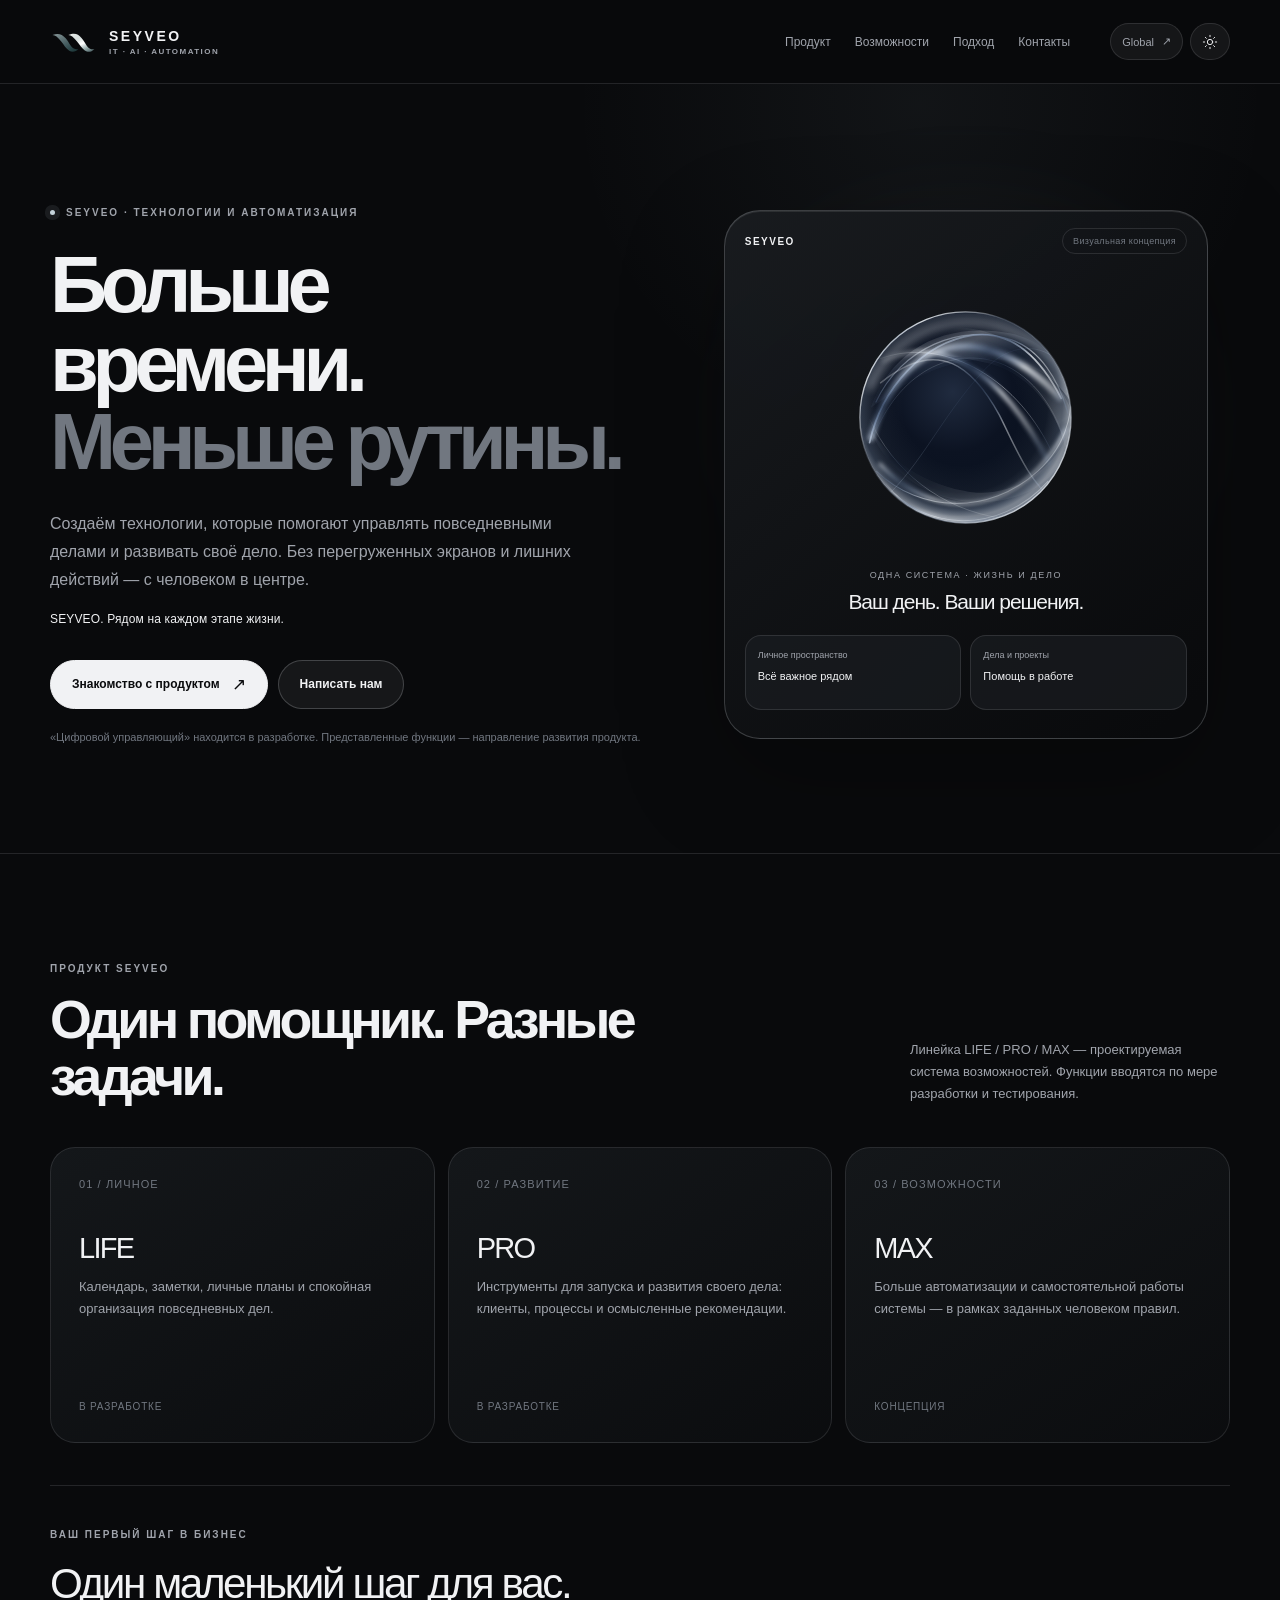
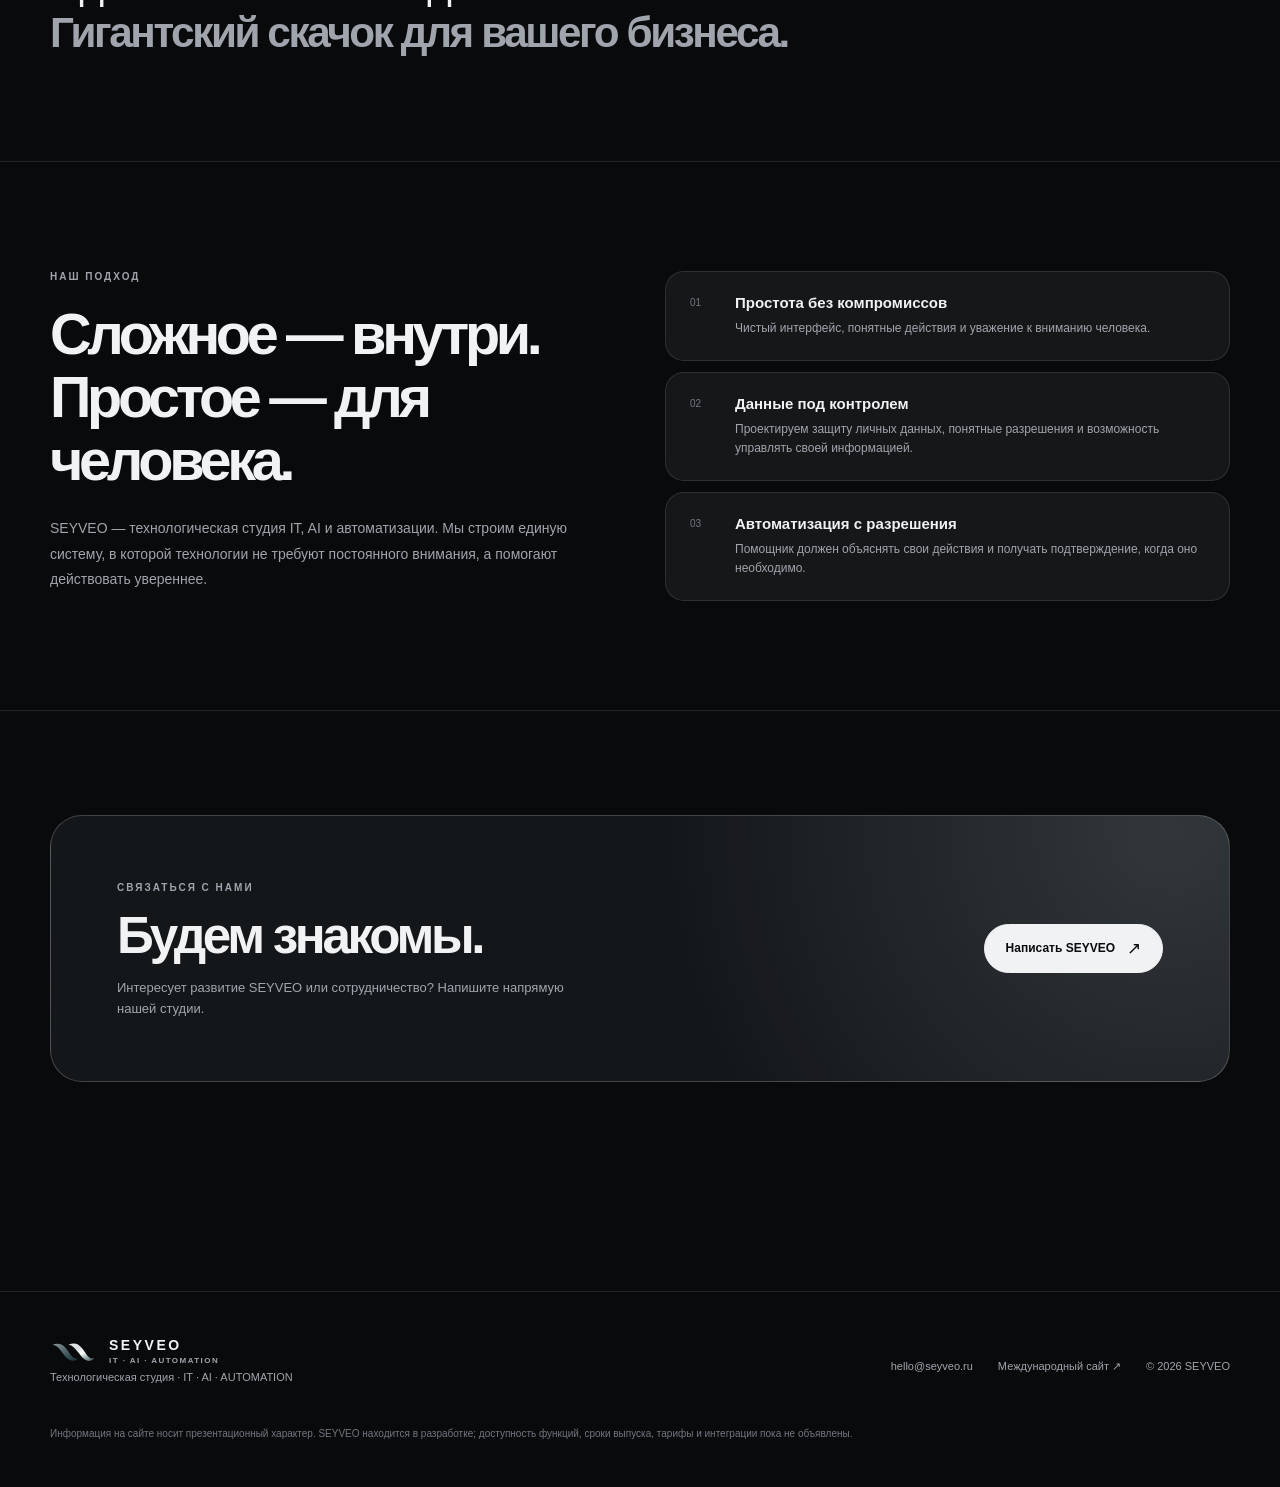
==== commit f77ca8ba: "feat(site): restore approved SEYVEO brand and business slogans" ====
--- a/index.html
+++ b/index.html
@@ -48,6 +48,7 @@
         <div class="eyebrow"><span class="small-circle"></span>SEYVEO · ТЕХНОЛОГИИ И АВТОМАТИЗАЦИЯ</div>
         <h1>Больше времени.<br/><span>Меньше рутины.</span></h1>
         <p class="intro">Создаём технологии, которые помогают управлять повседневными делами и развивать своё дело. Без перегруженных экранов и лишних действий — с человеком в центре.</p>
+        <p class="brand-promise">SEYVEO. Рядом на каждом этапе жизни.</p>
         <div class="actions"><a href="#product" class="btn btn-primary">Знакомство с продуктом <span class="arrow" aria-hidden="true">↗</span></a><a href="mailto:hello@seyveo.ru" class="btn btn-outline">Написать нам</a></div>
         <p class="fineprint">«Цифровой управляющий» находится в разработке. Представленные функции — направление развития продукта.</p>
       </div>
@@ -69,6 +70,10 @@
       <article class="card"><div class="num">02 / РАЗВИТИЕ</div><h3>PRO</h3><p>Инструменты для запуска и развития своего дела: клиенты, процессы и осмысленные рекомендации.</p><div class="card-foot">В РАЗРАБОТКЕ</div></article>
       <article class="card"><div class="num">03 / ВОЗМОЖНОСТИ</div><h3>MAX</h3><p>Больше автоматизации и самостоятельной работы системы — в рамках заданных человеком правил.</p><div class="card-foot">КОНЦЕПЦИЯ</div></article>
     </div>
+    <div class="step-statement" aria-label="Девиз бизнес-направления SEYVEO">
+      <span class="overline">ВАШ ПЕРВЫЙ ШАГ В БИЗНЕС</span>
+      <p>Один маленький шаг для вас.<br/><strong>Гигантский скачок для вашего бизнеса.</strong></p>
+    </div>
   </div></section>
   <section class="section dividing" id="approach"><div class="container statement">
     <div class="statement-copy"><span class="overline">НАШ ПОДХОД</span><h2>Сложное — внутри. Простое — для человека.</h2><p>SEYVEO — технологическая студия IT, AI и автоматизации. Мы строим единую систему, в которой технологии не требуют постоянного внимания, а помогают действовать увереннее.</p></div>
--- a/assets/style.css
+++ b/assets/style.css
@@ -5,3 +5,10 @@
 @media(max-width:1020px){.links{gap:13px}.nav{gap:12px}.hero-grid{gap:15px}.hero h1{font-size:clamp(52px,6vw,78px)}.device{min-height:455px}.orb{width:200px}.product-showcase{padding:14px 0}.section{padding:84px 0}.card{padding:26px 20px}}
 @media(max-width:760px){.container{width:min(100% - 36px,590px)}.nav{height:74px}.nav .links{display:none}.tools{margin-left:auto}.tools .tool-label{display:none}.menu-toggle{display:inline-flex}.menu-panel[aria-hidden="false"]{display:flex;position:absolute;top:74px;left:0;right:0;padding:22px 25px 27px;gap:20px;flex-direction:column;background:var(--bg);border-bottom:1px solid var(--stroke);box-shadow:0 15px 25px var(--shadow)}.menu-panel a{font-size:14px;color:var(--muted)}.hero{padding:62px 0 45px}.hero-grid{grid-template-columns:1fr;gap:16px}.hero h1{font-size:clamp(50px,10.6vw,77px);max-width:590px;margin:22px 0 22px}.intro{font-size:14px}.product-showcase{width:min(100%,480px);margin:10px auto 0;padding:0}.device{min-height:470px}.section{padding:66px 0}.section-head{display:block;margin-bottom:27px}.section-head h2{font-size:42px}.section-head p{margin-top:18px}.cards{grid-template-columns:1fr}.card{min-height:210px}.card h3{margin-top:21px}.statement{grid-template-columns:1fr;gap:25px}.contact{padding:36px 27px;display:block}.contact .btn{margin-top:23px}.footer{margin-top:65px}.foot-grid{align-items:start;flex-direction:column;gap:22px}.foot-links{flex-wrap:wrap;gap:12px 22px}}
 @media(max-width:400px){.brand img{width:42px}.brand-name{font-size:12px}.brand-sub{font-size:7px}.nav{gap:4px}.tool{min-height:35px;padding:0 9px}.tools{gap:4px}.hero h1{font-size:48px}.device{padding:15px 14px 20px}.orb{width:185px}.micro-card{padding:12px 8px}.section-head h2{font-size:37px}}
+
+/* Approved brand mottos: company-wide and business-specific. */
+.brand-promise{margin:16px 0 0;font-size:12px;line-height:1.6;letter-spacing:.012em;color:var(--fg);font-weight:500}
+.step-statement{margin-top:42px;border-top:1px solid var(--stroke);padding:38px 0 0}
+.step-statement p{font-size:clamp(27px,3.3vw,46px);line-height:1.15;font-weight:490;letter-spacing:-.057em;margin:18px 0 0}
+.step-statement strong{font-weight:560;color:var(--muted)}
+@media(max-width:760px){.step-statement{margin-top:30px;padding-top:30px}.step-statement p{font-size:clamp(26px,7.1vw,38px)}}
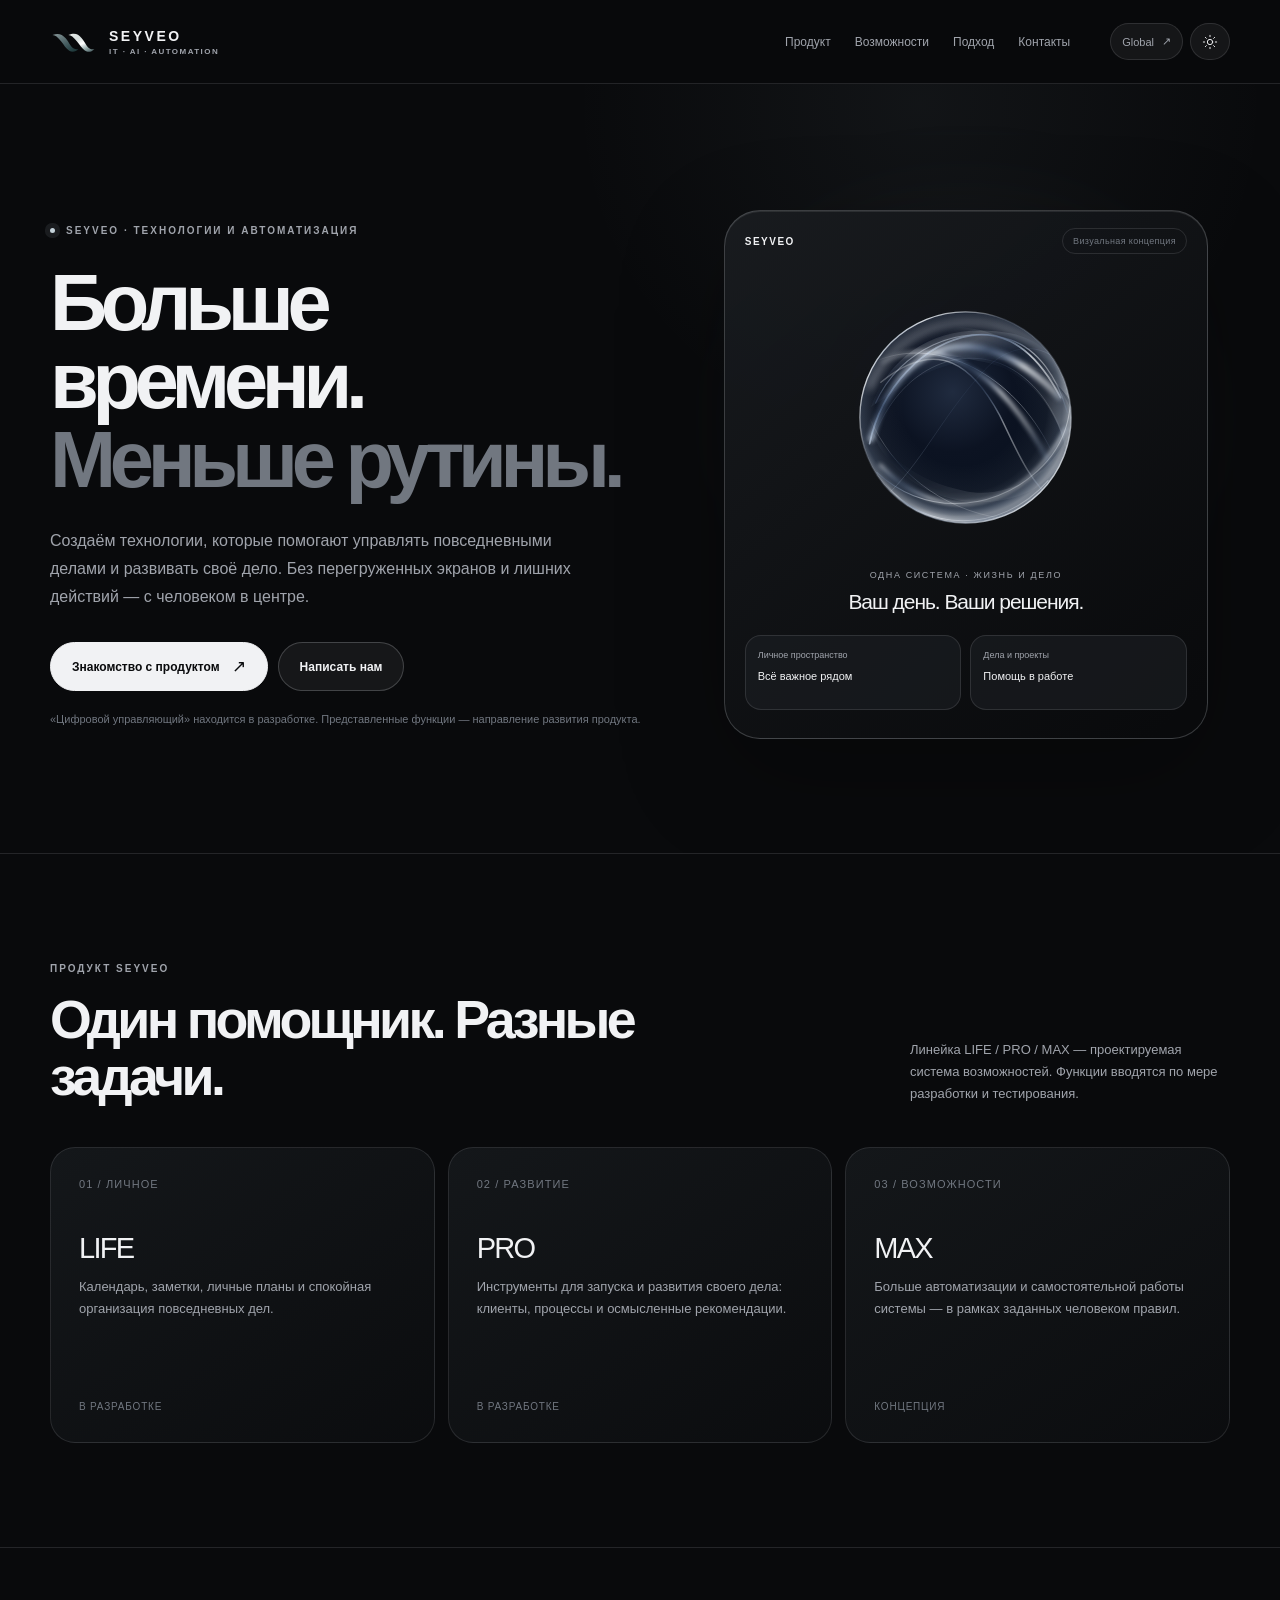
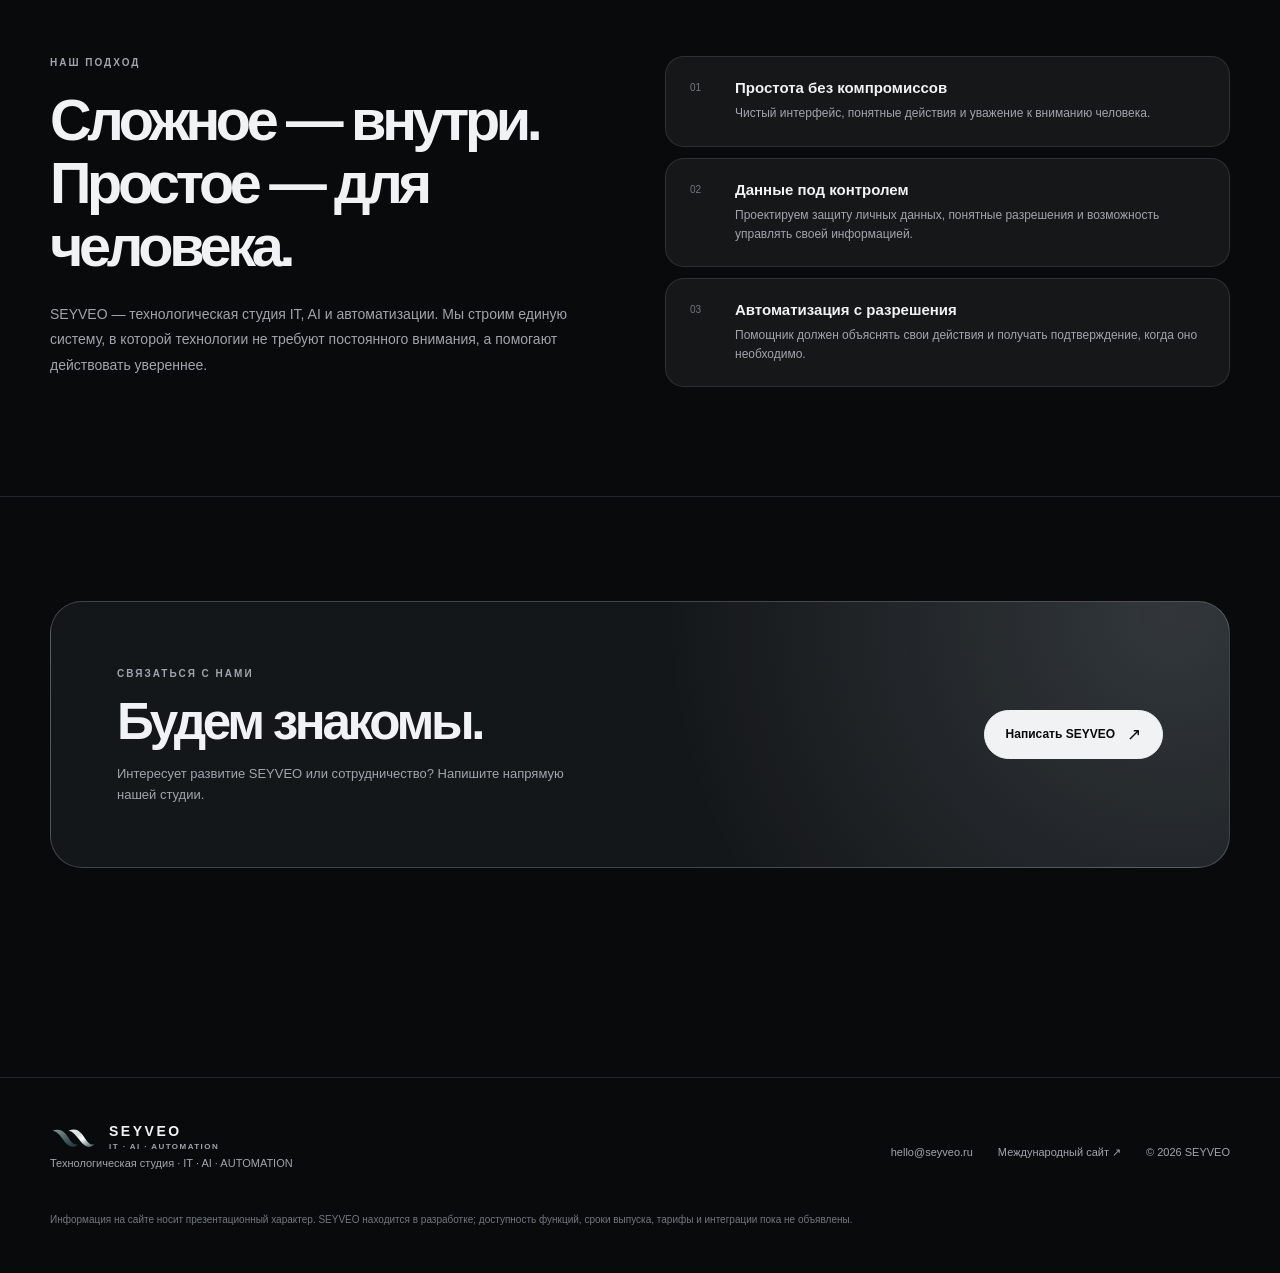
==== commit f764cf99: "fix(site): keep product slogans within their own product contexts" ====
--- a/index.html
+++ b/index.html
@@ -48,7 +48,6 @@
         <div class="eyebrow"><span class="small-circle"></span>SEYVEO · ТЕХНОЛОГИИ И АВТОМАТИЗАЦИЯ</div>
         <h1>Больше времени.<br/><span>Меньше рутины.</span></h1>
         <p class="intro">Создаём технологии, которые помогают управлять повседневными делами и развивать своё дело. Без перегруженных экранов и лишних действий — с человеком в центре.</p>
-        <p class="brand-promise">SEYVEO. Рядом на каждом этапе жизни.</p>
         <div class="actions"><a href="#product" class="btn btn-primary">Знакомство с продуктом <span class="arrow" aria-hidden="true">↗</span></a><a href="mailto:hello@seyveo.ru" class="btn btn-outline">Написать нам</a></div>
         <p class="fineprint">«Цифровой управляющий» находится в разработке. Представленные функции — направление развития продукта.</p>
       </div>
@@ -70,10 +69,6 @@
       <article class="card"><div class="num">02 / РАЗВИТИЕ</div><h3>PRO</h3><p>Инструменты для запуска и развития своего дела: клиенты, процессы и осмысленные рекомендации.</p><div class="card-foot">В РАЗРАБОТКЕ</div></article>
       <article class="card"><div class="num">03 / ВОЗМОЖНОСТИ</div><h3>MAX</h3><p>Больше автоматизации и самостоятельной работы системы — в рамках заданных человеком правил.</p><div class="card-foot">КОНЦЕПЦИЯ</div></article>
     </div>
-    <div class="step-statement" aria-label="Девиз бизнес-направления SEYVEO">
-      <span class="overline">ВАШ ПЕРВЫЙ ШАГ В БИЗНЕС</span>
-      <p>Один маленький шаг для вас.<br/><strong>Гигантский скачок для вашего бизнеса.</strong></p>
-    </div>
   </div></section>
   <section class="section dividing" id="approach"><div class="container statement">
     <div class="statement-copy"><span class="overline">НАШ ПОДХОД</span><h2>Сложное — внутри. Простое — для человека.</h2><p>SEYVEO — технологическая студия IT, AI и автоматизации. Мы строим единую систему, в которой технологии не требуют постоянного внимания, а помогают действовать увереннее.</p></div>
--- a/assets/style.css
+++ b/assets/style.css
@@ -5,10 +5,3 @@
 @media(max-width:1020px){.links{gap:13px}.nav{gap:12px}.hero-grid{gap:15px}.hero h1{font-size:clamp(52px,6vw,78px)}.device{min-height:455px}.orb{width:200px}.product-showcase{padding:14px 0}.section{padding:84px 0}.card{padding:26px 20px}}
 @media(max-width:760px){.container{width:min(100% - 36px,590px)}.nav{height:74px}.nav .links{display:none}.tools{margin-left:auto}.tools .tool-label{display:none}.menu-toggle{display:inline-flex}.menu-panel[aria-hidden="false"]{display:flex;position:absolute;top:74px;left:0;right:0;padding:22px 25px 27px;gap:20px;flex-direction:column;background:var(--bg);border-bottom:1px solid var(--stroke);box-shadow:0 15px 25px var(--shadow)}.menu-panel a{font-size:14px;color:var(--muted)}.hero{padding:62px 0 45px}.hero-grid{grid-template-columns:1fr;gap:16px}.hero h1{font-size:clamp(50px,10.6vw,77px);max-width:590px;margin:22px 0 22px}.intro{font-size:14px}.product-showcase{width:min(100%,480px);margin:10px auto 0;padding:0}.device{min-height:470px}.section{padding:66px 0}.section-head{display:block;margin-bottom:27px}.section-head h2{font-size:42px}.section-head p{margin-top:18px}.cards{grid-template-columns:1fr}.card{min-height:210px}.card h3{margin-top:21px}.statement{grid-template-columns:1fr;gap:25px}.contact{padding:36px 27px;display:block}.contact .btn{margin-top:23px}.footer{margin-top:65px}.foot-grid{align-items:start;flex-direction:column;gap:22px}.foot-links{flex-wrap:wrap;gap:12px 22px}}
 @media(max-width:400px){.brand img{width:42px}.brand-name{font-size:12px}.brand-sub{font-size:7px}.nav{gap:4px}.tool{min-height:35px;padding:0 9px}.tools{gap:4px}.hero h1{font-size:48px}.device{padding:15px 14px 20px}.orb{width:185px}.micro-card{padding:12px 8px}.section-head h2{font-size:37px}}
-
-/* Approved brand mottos: company-wide and business-specific. */
-.brand-promise{margin:16px 0 0;font-size:12px;line-height:1.6;letter-spacing:.012em;color:var(--fg);font-weight:500}
-.step-statement{margin-top:42px;border-top:1px solid var(--stroke);padding:38px 0 0}
-.step-statement p{font-size:clamp(27px,3.3vw,46px);line-height:1.15;font-weight:490;letter-spacing:-.057em;margin:18px 0 0}
-.step-statement strong{font-weight:560;color:var(--muted)}
-@media(max-width:760px){.step-statement{margin-top:30px;padding-top:30px}.step-statement p{font-size:clamp(26px,7.1vw,38px)}}
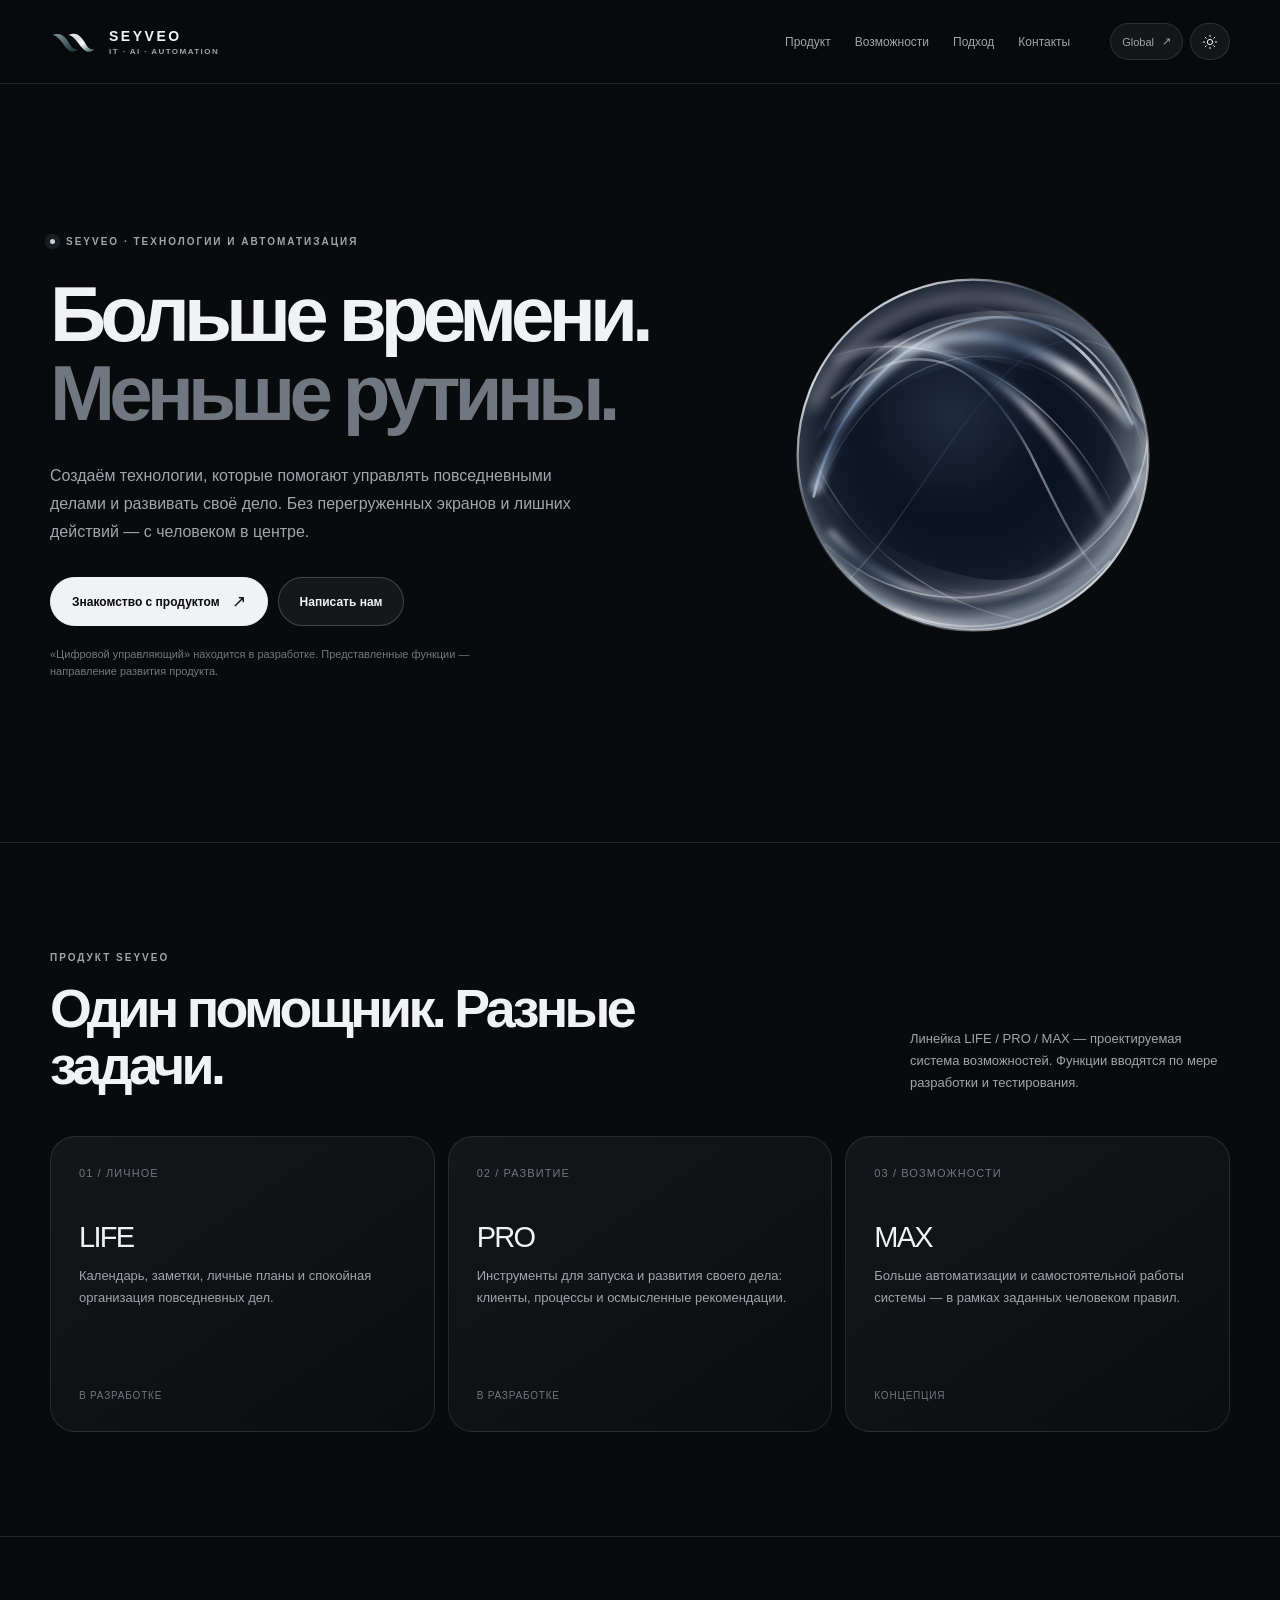
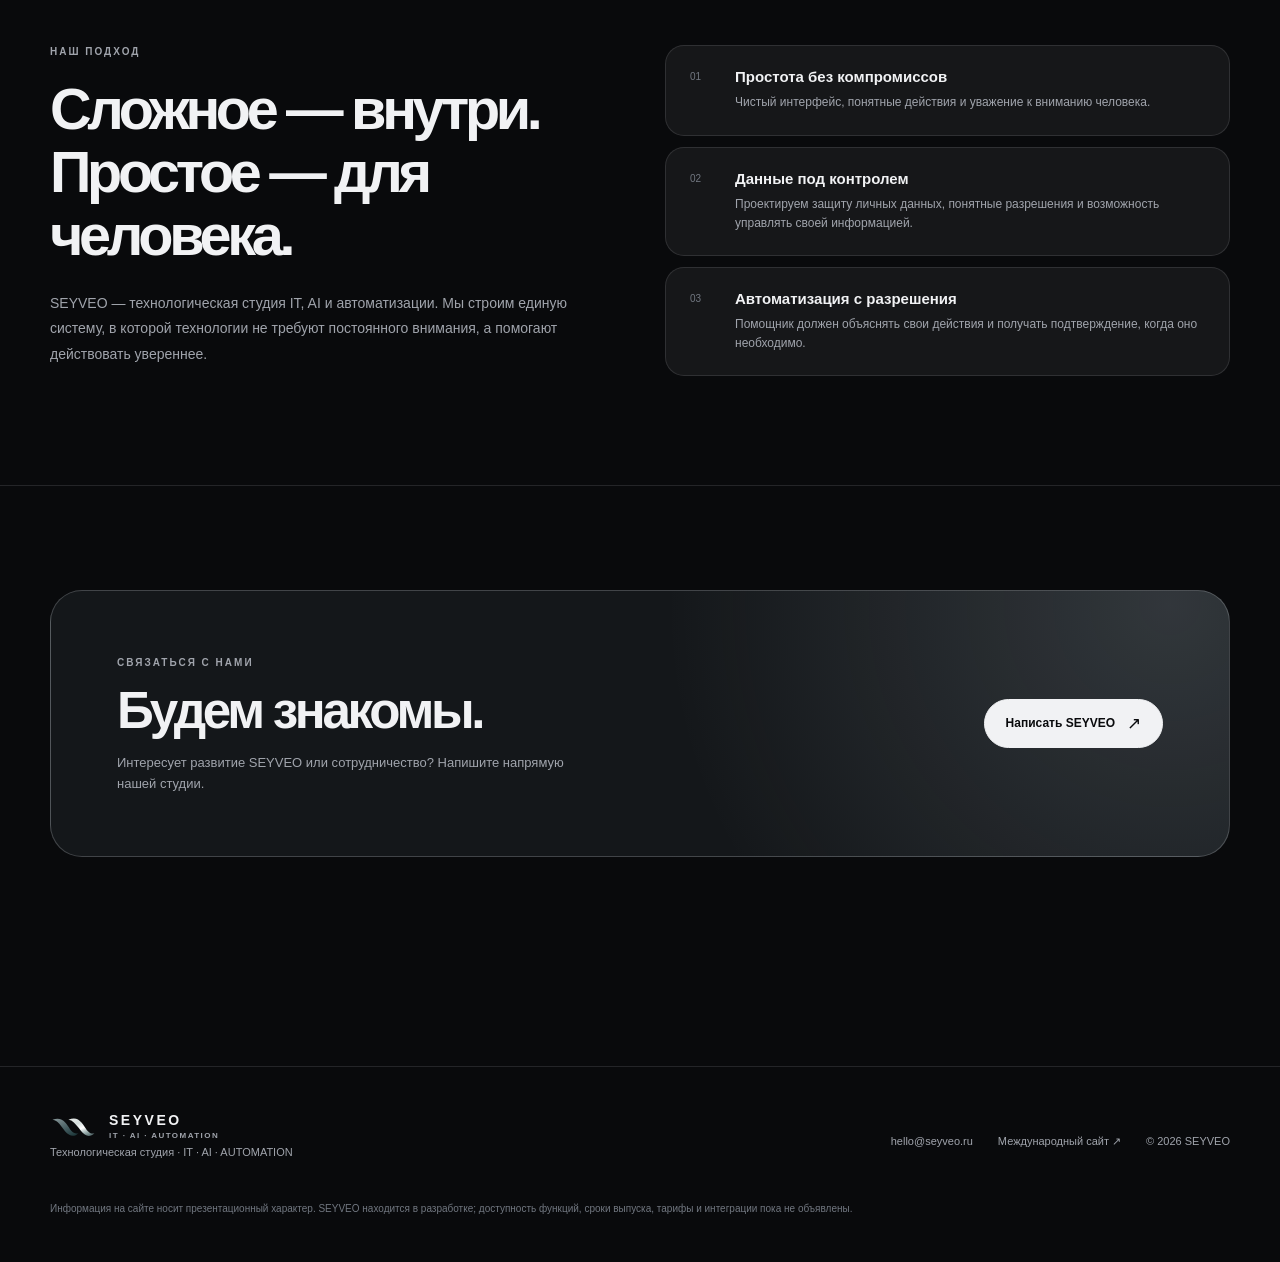
==== commit 527648ae: "refactor(site): remove mock device framing, spotlight original plasma" ====
--- a/index.html
+++ b/index.html
@@ -44,20 +44,17 @@
 <main id="main">
   <div id="top" class="hero">
     <div class="container hero-grid">
-      <div class="reveal">
+      <div class="hero-copy reveal">
         <div class="eyebrow"><span class="small-circle"></span>SEYVEO · ТЕХНОЛОГИИ И АВТОМАТИЗАЦИЯ</div>
         <h1>Больше времени.<br/><span>Меньше рутины.</span></h1>
         <p class="intro">Создаём технологии, которые помогают управлять повседневными делами и развивать своё дело. Без перегруженных экранов и лишних действий — с человеком в центре.</p>
         <div class="actions"><a href="#product" class="btn btn-primary">Знакомство с продуктом <span class="arrow" aria-hidden="true">↗</span></a><a href="mailto:hello@seyveo.ru" class="btn btn-outline">Написать нам</a></div>
         <p class="fineprint">«Цифровой управляющий» находится в разработке. Представленные функции — направление развития продукта.</p>
       </div>
-      <div class="product-showcase reveal" role="img" aria-label="Визуальная концепция: SEYVEO">
-        <div class="device" aria-hidden="true">
-          <div class="device-top"><div class="device-logo">SEYVEO</div><div class="device-preview">Визуальная концепция</div></div>
-          <div class="orb"><img class="orb-dark" src="assets/plasma-signature.svg" alt="" decoding="async"/><img class="orb-light" src="assets/plasma-signature-light.svg" alt="" decoding="async"/></div>
-          <div class="device-caption">ОДНА СИСТЕМА · ЖИЗНЬ И ДЕЛО</div>
-          <div class="device-title">Ваш день. Ваши решения.</div>
-          <div class="micro-row"><div class="micro-card"><div class="micro-kicker">Личное пространство</div><div class="micro-value">Всё важное рядом</div></div><div class="micro-card"><div class="micro-kicker">Дела и проекты</div><div class="micro-value">Помощь в работе</div></div></div>
+      <div class="hero-plasma reveal" role="img" aria-label="Фирменная плазма SEYVEO">
+        <div class="orb">
+          <img class="orb-dark" src="assets/plasma-signature.svg" alt="" decoding="async"/>
+          <img class="orb-light" src="assets/plasma-signature-light.svg" alt="" decoding="async"/>
         </div>
       </div>
     </div>
--- a/assets/style.css
+++ b/assets/style.css
@@ -1,7 +1,32 @@
 @charset "UTF-8";
 :root { color-scheme:dark;--bg:#090a0c;--bg2:#101215;--surface:#14171a;--surface-hi:#1a1d21;--fg:#f1f2f4;--muted:#a0a4ac;--soft:#717780;--stroke:rgba(242,246,255,.115);--stroke-strong:rgba(244,247,255,.2);--halo:rgba(204,220,232,.16);--pill:rgba(255,255,255,.055);--shadow:rgba(0,0,0,.26);}
 :root[data-theme=light]{color-scheme:light;--bg:#f7f7f8;--bg2:#eceff1;--surface:#fff;--surface-hi:#f7f8f9;--fg:#1c232b;--muted:#56616d;--soft:#77818a;--stroke:rgba(21,38,50,.12);--stroke-strong:rgba(21,38,50,.19);--halo:rgba(69,91,112,.11);--pill:rgba(0,0,0,.035);--shadow:rgba(20,39,60,.08);}
-*{box-sizing:border-box}html{scroll-behavior:smooth}body{margin:0;background:var(--bg);color:var(--fg);font-family:-apple-system,BlinkMacSystemFont,"Segoe UI",Inter,Arial,sans-serif;-webkit-font-smoothing:antialiased}a{color:inherit;text-decoration:none}button{font:inherit;color:inherit;cursor:pointer}button:focus-visible,a:focus-visible{outline:2px solid var(--fg);outline-offset:5px}::selection{background:rgba(200,211,224,.24)}.container{width:min(1180px,calc(100% - 54px));margin-inline:auto}.skip{position:absolute;left:20px;top:-100px;padding:12px;background:var(--surface);z-index:100}.skip:focus{top:16px}.header{position:sticky;z-index:20;top:0;border-bottom:1px solid var(--stroke);background:color-mix(in srgb,var(--bg) 84%,transparent);backdrop-filter:blur(22px);-webkit-backdrop-filter:blur(22px)}.nav{height:83px;display:flex;align-items:center;gap:26px}.brand{display:flex;align-items:center;gap:10px;white-space:nowrap}.brand img{display:block;width:49px;height:34px;object-fit:contain}.brand-text{display:flex;flex-direction:column;gap:3px}.brand-name{font-size:14px;letter-spacing:.18em;font-weight:570}.brand-sub{font-size:8px;letter-spacing:.18em;color:var(--muted);font-weight:600}.links{margin-left:auto;display:flex;align-items:center;gap:24px}.links a{font-size:12px;color:var(--muted);transition:color .2s}.links a:hover{color:var(--fg)}.tools{display:flex;align-items:center;gap:7px;margin-left:14px}.tool{min-height:37px;padding:0 11px;display:inline-flex;align-items:center;justify-content:center;gap:8px;border:1px solid var(--stroke);border-radius:100px;background:var(--pill);font-size:11px}.tool:hover{background:var(--surface-hi)}.tool svg{width:16px;height:16px;fill:none;stroke:currentColor;stroke-width:1.45;stroke-linecap:round;stroke-linejoin:round}.tool-label{color:var(--muted)}.menu-toggle{display:none}.menu-panel{display:none}.flag{font-size:12px;letter-spacing:.04em;font-weight:600}.hero{padding:96px 0 86px;position:relative;overflow:hidden}.hero::after{content:"";position:absolute;width:700px;height:700px;top:-330px;left:50%;transform:translateX(-10%);background:radial-gradient(circle,rgba(145,166,177,.065),transparent 70%);pointer-events:none}.hero-grid{display:grid;grid-template-columns:1.06fr .94fr;align-items:center;gap:56px;position:relative;z-index:1}.eyebrow,.overline{display:inline-flex;align-items:center;gap:11px;font-size:10px;letter-spacing:.2em;text-transform:uppercase;color:var(--muted);font-weight:650}.small-circle{width:5px;height:5px;border-radius:50%;background:#c4d2da;box-shadow:0 0 0 5px rgba(180,199,208,.1)}h1,h2,h3,p{margin-top:0}.hero h1{font-size:clamp(55px,6.2vw,91px);line-height:.99;letter-spacing:-.079em;font-weight:580;max-width:780px;margin:27px 0 28px}.hero h1 span{color:var(--soft)}.intro{max-width:530px;color:var(--muted);font-size:16px;line-height:1.75;font-weight:390}.actions{display:flex;flex-wrap:wrap;gap:10px;margin-top:31px}.btn{min-height:49px;display:inline-flex;align-items:center;justify-content:center;gap:12px;border-radius:40px;padding:0 21px;font-weight:600;font-size:12px;border:1px solid var(--stroke-strong);transition:transform .2s,background .2s}.btn:hover{transform:translateY(-2px)}.btn-primary{color:var(--bg);background:var(--fg);border-color:var(--fg)}.btn-outline{background:var(--pill)}.arrow{font-size:17px;font-weight:400}.fineprint{margin:20px 0 0;font-size:11px;color:var(--soft);line-height:1.55}.product-showcase{position:relative;padding:30px 22px 28px;isolation:isolate}.product-showcase::before{content:"";position:absolute;inset:4%;z-index:-1;filter:blur(55px);background:radial-gradient(circle at 50% 40%,rgba(182,199,214,.13),transparent 64%)}.device{border:1px solid var(--stroke-strong);border-radius:36px;background:linear-gradient(140deg,color-mix(in srgb,var(--surface-hi) 90%,transparent),var(--bg) 95%);padding:17px 20px 28px;min-height:493px;box-shadow:0 35px 105px var(--shadow),inset 0 1px rgba(255,255,255,.09);position:relative;overflow:hidden}.device-top{display:flex;align-items:center;justify-content:space-between}.device-logo{font-size:10px;font-weight:700;letter-spacing:.15em}.device-preview{font-size:9px;letter-spacing:.04em;color:var(--soft);border:1px solid var(--stroke);border-radius:20px;padding:7px 10px}.orb{position:relative;margin:31px auto 20px;width:265px;max-width:100%;aspect-ratio:1;display:grid;place-items:center;background:transparent;border:0;box-shadow:none;filter:none}.orb img{display:block;grid-area:1/1;width:100%;height:100%;object-fit:contain;opacity:1;filter:none;z-index:auto}.orb .orb-light{display:none}:root[data-theme=light] .orb .orb-dark{display:none}:root[data-theme=light] .orb .orb-light{display:block}.device-caption{font-size:9px;color:var(--muted);text-align:center;letter-spacing:.18em;text-transform:uppercase}.device-title{font-size:21px;text-align:center;letter-spacing:-.05em;margin:10px 0 21px}.micro-row{display:flex;gap:9px}.micro-card{flex:1;min-width:0;background:color-mix(in srgb,var(--surface-hi) 70%,transparent);border:1px solid var(--stroke);border-radius:16px;padding:14px 12px;min-height:75px}.micro-kicker{font-size:9px;color:var(--muted);margin-bottom:9px}.micro-value{font-size:11px;line-height:1.4}.dividing{border-top:1px solid var(--stroke)}.section{padding:104px 0}.section-head{display:flex;justify-content:space-between;align-items:end;gap:26px;margin-bottom:42px}.section-head h2{font-size:clamp(36px,4.2vw,58px);line-height:1.06;letter-spacing:-.068em;font-weight:560;max-width:685px;margin:15px 0 0}.section-head p{max-width:320px;color:var(--muted);font-size:13px;line-height:1.7;margin:0}.cards{display:grid;grid-template-columns:repeat(3,1fr);gap:13px}.card{min-height:296px;padding:30px 28px;border-radius:25px;border:1px solid var(--stroke);background:linear-gradient(145deg,var(--surface),color-mix(in srgb,var(--bg) 80%,var(--surface)));display:flex;flex-direction:column}.card .num{font-size:11px;letter-spacing:.1em;color:var(--soft)}.card h3{font-size:29px;letter-spacing:-.06em;font-weight:530;margin:42px 0 11px}.card p{color:var(--muted);font-size:13px;line-height:1.7}.card .card-foot{margin-top:auto;padding-top:26px;color:var(--soft);font-size:10px;letter-spacing:.08em;text-transform:uppercase}.statement{display:grid;grid-template-columns:1fr 1fr;gap:50px;align-items:center}.statement-copy h2{font-size:clamp(38px,4.5vw,63px);letter-spacing:-.075em;font-weight:560;line-height:1.09;margin:19px 0 25px}.statement-copy p{color:var(--muted);font-size:14px;line-height:1.8;max-width:520px}.principles{display:grid;gap:11px}.principle{padding:22px 24px;border-radius:19px;border:1px solid var(--stroke);display:flex;align-items:start;gap:18px;background:var(--pill)}.principle-index{font-size:10px;color:var(--soft);min-width:27px;padding-top:3px}.principle h3{font-size:15px;font-weight:590;margin:0 0 8px}.principle p{font-size:12px;line-height:1.6;color:var(--muted);margin:0}.contact{border-radius:32px;border:1px solid var(--stroke-strong);padding:61px 66px;background:radial-gradient(circle at 95% 5%,var(--halo),transparent 44%),var(--surface);display:flex;align-items:center;gap:26px;justify-content:space-between}.contact h2{font-size:clamp(35px,4vw,57px);line-height:1.08;letter-spacing:-.065em;font-weight:550;margin:13px 0 15px}.contact p{font-size:13px;line-height:1.6;color:var(--muted);max-width:480px;margin:0}.footer{padding:42px 0 45px;border-top:1px solid var(--stroke);margin-top:105px}.foot-grid{display:flex;align-items:center;justify-content:space-between;gap:28px}.foot-label{font-size:11px;color:var(--muted);line-height:1.8}.foot-links{display:flex;align-items:center;gap:25px;font-size:11px;color:var(--muted)}.foot-links a:hover{color:var(--fg)}.legal{max-width:850px;margin:26px 0 0;color:var(--soft);font-size:10px;line-height:1.7}.reveal{animation:appear .75s ease both}@keyframes appear{from{opacity:0;transform:translateY(16px)}to{opacity:1;transform:translateY(0)}}@media(prefers-reduced-motion:reduce){*,*::before,*::after{animation:none!important;scroll-behavior:auto!important;transition:none!important}}
-@media(max-width:1020px){.links{gap:13px}.nav{gap:12px}.hero-grid{gap:15px}.hero h1{font-size:clamp(52px,6vw,78px)}.device{min-height:455px}.orb{width:200px}.product-showcase{padding:14px 0}.section{padding:84px 0}.card{padding:26px 20px}}
-@media(max-width:760px){.container{width:min(100% - 36px,590px)}.nav{height:74px}.nav .links{display:none}.tools{margin-left:auto}.tools .tool-label{display:none}.menu-toggle{display:inline-flex}.menu-panel[aria-hidden="false"]{display:flex;position:absolute;top:74px;left:0;right:0;padding:22px 25px 27px;gap:20px;flex-direction:column;background:var(--bg);border-bottom:1px solid var(--stroke);box-shadow:0 15px 25px var(--shadow)}.menu-panel a{font-size:14px;color:var(--muted)}.hero{padding:62px 0 45px}.hero-grid{grid-template-columns:1fr;gap:16px}.hero h1{font-size:clamp(50px,10.6vw,77px);max-width:590px;margin:22px 0 22px}.intro{font-size:14px}.product-showcase{width:min(100%,480px);margin:10px auto 0;padding:0}.device{min-height:470px}.section{padding:66px 0}.section-head{display:block;margin-bottom:27px}.section-head h2{font-size:42px}.section-head p{margin-top:18px}.cards{grid-template-columns:1fr}.card{min-height:210px}.card h3{margin-top:21px}.statement{grid-template-columns:1fr;gap:25px}.contact{padding:36px 27px;display:block}.contact .btn{margin-top:23px}.footer{margin-top:65px}.foot-grid{align-items:start;flex-direction:column;gap:22px}.foot-links{flex-wrap:wrap;gap:12px 22px}}
-@media(max-width:400px){.brand img{width:42px}.brand-name{font-size:12px}.brand-sub{font-size:7px}.nav{gap:4px}.tool{min-height:35px;padding:0 9px}.tools{gap:4px}.hero h1{font-size:48px}.device{padding:15px 14px 20px}.orb{width:185px}.micro-card{padding:12px 8px}.section-head h2{font-size:37px}}
+*{box-sizing:border-box}html{scroll-behavior:smooth}body{margin:0;background:var(--bg);color:var(--fg);font-family:-apple-system,BlinkMacSystemFont,"Segoe UI",Inter,Arial,sans-serif;-webkit-font-smoothing:antialiased}a{color:inherit;text-decoration:none}button{font:inherit;color:inherit;cursor:pointer}button:focus-visible,a:focus-visible{outline:2px solid var(--fg);outline-offset:5px}::selection{background:rgba(200,211,224,.24)}.container{width:min(1180px,calc(100% - 54px));margin-inline:auto}.skip{position:absolute;left:20px;top:-100px;padding:12px;background:var(--surface);z-index:100}.skip:focus{top:16px}.header{position:sticky;z-index:20;top:0;border-bottom:1px solid var(--stroke);background:color-mix(in srgb,var(--bg) 84%,transparent);backdrop-filter:blur(22px);-webkit-backdrop-filter:blur(22px)}.nav{height:83px;display:flex;align-items:center;gap:26px}.brand{display:flex;align-items:center;gap:10px;white-space:nowrap}.brand img{display:block;width:49px;height:34px;object-fit:contain}.brand-text{display:flex;flex-direction:column;gap:3px}.brand-name{font-size:14px;letter-spacing:.18em;font-weight:570}.brand-sub{font-size:8px;letter-spacing:.18em;color:var(--muted);font-weight:600}.links{margin-left:auto;display:flex;align-items:center;gap:24px}.links a{font-size:12px;color:var(--muted);transition:color .2s}.links a:hover{color:var(--fg)}.tools{display:flex;align-items:center;gap:7px;margin-left:14px}.tool{min-height:37px;padding:0 11px;display:inline-flex;align-items:center;justify-content:center;gap:8px;border:1px solid var(--stroke);border-radius:100px;background:var(--pill);font-size:11px}.tool:hover{background:var(--surface-hi)}.tool svg{width:16px;height:16px;fill:none;stroke:currentColor;stroke-width:1.45;stroke-linecap:round;stroke-linejoin:round}.tool-label{color:var(--muted)}.menu-toggle{display:none}.menu-panel{display:none}.flag{font-size:12px;letter-spacing:.04em;font-weight:600}
+.hero{padding:96px 0 112px;position:relative;overflow:hidden}
+.hero-grid{display:grid;grid-template-columns:minmax(0,1.08fr) minmax(0,.92fr);align-items:center;gap:64px;min-height:550px}
+.hero-copy{position:relative;z-index:1}
+.eyebrow,.overline{display:inline-flex;align-items:center;gap:11px;font-size:10px;letter-spacing:.2em;text-transform:uppercase;color:var(--muted);font-weight:650}
+.small-circle{width:5px;height:5px;border-radius:50%;background:#c4d2da;box-shadow:0 0 0 5px rgba(180,199,208,.1)}
+h1,h2,h3,p{margin-top:0}
+.hero h1{font-size:clamp(55px,6.1vw,88px);line-height:1.02;letter-spacing:-.075em;font-weight:580;max-width:780px;margin:27px 0 28px}
+.hero h1 span{color:var(--soft)}
+.intro{max-width:530px;color:var(--muted);font-size:16px;line-height:1.75;font-weight:390}
+.actions{display:flex;flex-wrap:wrap;gap:10px;margin-top:31px}
+.btn{min-height:49px;display:inline-flex;align-items:center;justify-content:center;gap:12px;border-radius:40px;padding:0 21px;font-weight:600;font-size:12px;border:1px solid var(--stroke-strong);transition:transform .2s,background .2s}
+.btn:hover{transform:translateY(-2px)}
+.btn-primary{color:var(--bg);background:var(--fg);border-color:var(--fg)}
+.btn-outline{background:var(--pill)}
+.arrow{font-size:17px;font-weight:400}
+.fineprint{max-width:440px;margin:20px 0 0;font-size:11px;color:var(--soft);line-height:1.55}
+.hero-plasma{display:grid;place-items:center;min-height:465px;position:relative}
+.orb{width:min(100%,440px);aspect-ratio:1;display:grid;place-items:center;position:relative}
+.orb img{display:block;grid-area:1/1;width:100%;height:100%;object-fit:contain;opacity:1;filter:none;z-index:auto}
+.orb .orb-light{display:none}
+:root[data-theme=light] .orb .orb-dark{display:none}
+:root[data-theme=light] .orb .orb-light{display:block}
+.hero-plasma.reveal{animation-delay:.14s}
+.dividing{border-top:1px solid var(--stroke)}.section{padding:104px 0}.section-head{display:flex;justify-content:space-between;align-items:end;gap:26px;margin-bottom:42px}.section-head h2{font-size:clamp(36px,4.2vw,58px);line-height:1.06;letter-spacing:-.068em;font-weight:560;max-width:685px;margin:15px 0 0}.section-head p{max-width:320px;color:var(--muted);font-size:13px;line-height:1.7;margin:0}.cards{display:grid;grid-template-columns:repeat(3,1fr);gap:13px}.card{min-height:296px;padding:30px 28px;border-radius:25px;border:1px solid var(--stroke);background:linear-gradient(145deg,var(--surface),color-mix(in srgb,var(--bg) 80%,var(--surface)));display:flex;flex-direction:column}.card .num{font-size:11px;letter-spacing:.1em;color:var(--soft)}.card h3{font-size:29px;letter-spacing:-.06em;font-weight:530;margin:42px 0 11px}.card p{color:var(--muted);font-size:13px;line-height:1.7}.card .card-foot{margin-top:auto;padding-top:26px;color:var(--soft);font-size:10px;letter-spacing:.08em;text-transform:uppercase}.statement{display:grid;grid-template-columns:1fr 1fr;gap:50px;align-items:center}.statement-copy h2{font-size:clamp(38px,4.5vw,63px);letter-spacing:-.075em;font-weight:560;line-height:1.09;margin:19px 0 25px}.statement-copy p{color:var(--muted);font-size:14px;line-height:1.8;max-width:520px}.principles{display:grid;gap:11px}.principle{padding:22px 24px;border-radius:19px;border:1px solid var(--stroke);display:flex;align-items:start;gap:18px;background:var(--pill)}.principle-index{font-size:10px;color:var(--soft);min-width:27px;padding-top:3px}.principle h3{font-size:15px;font-weight:590;margin:0 0 8px}.principle p{font-size:12px;line-height:1.6;color:var(--muted);margin:0}.contact{border-radius:32px;border:1px solid var(--stroke-strong);padding:61px 66px;background:radial-gradient(circle at 95% 5%,var(--halo),transparent 44%),var(--surface);display:flex;align-items:center;gap:26px;justify-content:space-between}.contact h2{font-size:clamp(35px,4vw,57px);line-height:1.08;letter-spacing:-.065em;font-weight:550;margin:13px 0 15px}.contact p{font-size:13px;line-height:1.6;color:var(--muted);max-width:480px;margin:0}.footer{padding:42px 0 45px;border-top:1px solid var(--stroke);margin-top:105px}.foot-grid{display:flex;align-items:center;justify-content:space-between;gap:28px}.foot-label{font-size:11px;color:var(--muted);line-height:1.8}.foot-links{display:flex;align-items:center;gap:25px;font-size:11px;color:var(--muted)}.foot-links a:hover{color:var(--fg)}.legal{max-width:850px;margin:26px 0 0;color:var(--soft);font-size:10px;line-height:1.7}.reveal{animation:appear .75s ease both}@keyframes appear{from{opacity:0;transform:translateY(16px)}to{opacity:1;transform:translateY(0)}}@media(prefers-reduced-motion:reduce){*,*::before,*::after{animation:none!important;scroll-behavior:auto!important;transition:none!important}}
+
+@media(max-width:1020px){.links{gap:13px}.nav{gap:12px}.hero-grid{gap:24px;min-height:470px}.hero h1{font-size:clamp(52px,6vw,78px)}.hero-plasma{min-height:390px}.orb{width:min(100%,390px)}.section{padding:84px 0}.card{padding:26px 20px}}
+@media(max-width:760px){.container{width:min(100% - 36px,590px)}.nav{height:74px}.nav .links{display:none}.tools{margin-left:auto}.tools .tool-label{display:none}.menu-toggle{display:inline-flex}.menu-panel[aria-hidden="false"]{display:flex;position:absolute;top:74px;left:0;right:0;padding:22px 25px 27px;gap:20px;flex-direction:column;background:var(--bg);border-bottom:1px solid var(--stroke);box-shadow:0 15px 25px var(--shadow)}.menu-panel a{font-size:14px;color:var(--muted)}.hero{padding:58px 0 60px}.hero-grid{grid-template-columns:minmax(0,1fr);gap:26px;min-height:0}.hero h1{font-size:clamp(48px,10.6vw,74px);max-width:590px;margin:22px 0 22px}.intro{font-size:14px}.hero-plasma{min-height:350px;max-width:410px;width:100%;margin:0 auto}.orb{width:min(100%,410px)}.section{padding:66px 0}.section-head{display:block;margin-bottom:27px}.section-head h2{font-size:42px}.section-head p{margin-top:18px}.cards{grid-template-columns:1fr}.card{min-height:210px}.card h3{margin-top:21px}.statement{grid-template-columns:1fr;gap:25px}.contact{padding:36px 27px;display:block}.contact .btn{margin-top:23px}.footer{margin-top:65px}.foot-grid{align-items:start;flex-direction:column;gap:22px}.foot-links{flex-wrap:wrap;gap:12px 22px}}
+@media(max-width:400px){.brand img{width:42px}.brand-name{font-size:12px}.brand-sub{font-size:7px}.nav{gap:4px}.tool{min-height:35px;padding:0 9px}.tools{gap:4px}.hero h1{font-size:clamp(42px,11.5vw,48px)}.hero-plasma{min-height:300px}.orb{width:min(100%,350px)}.section-head h2{font-size:37px}}
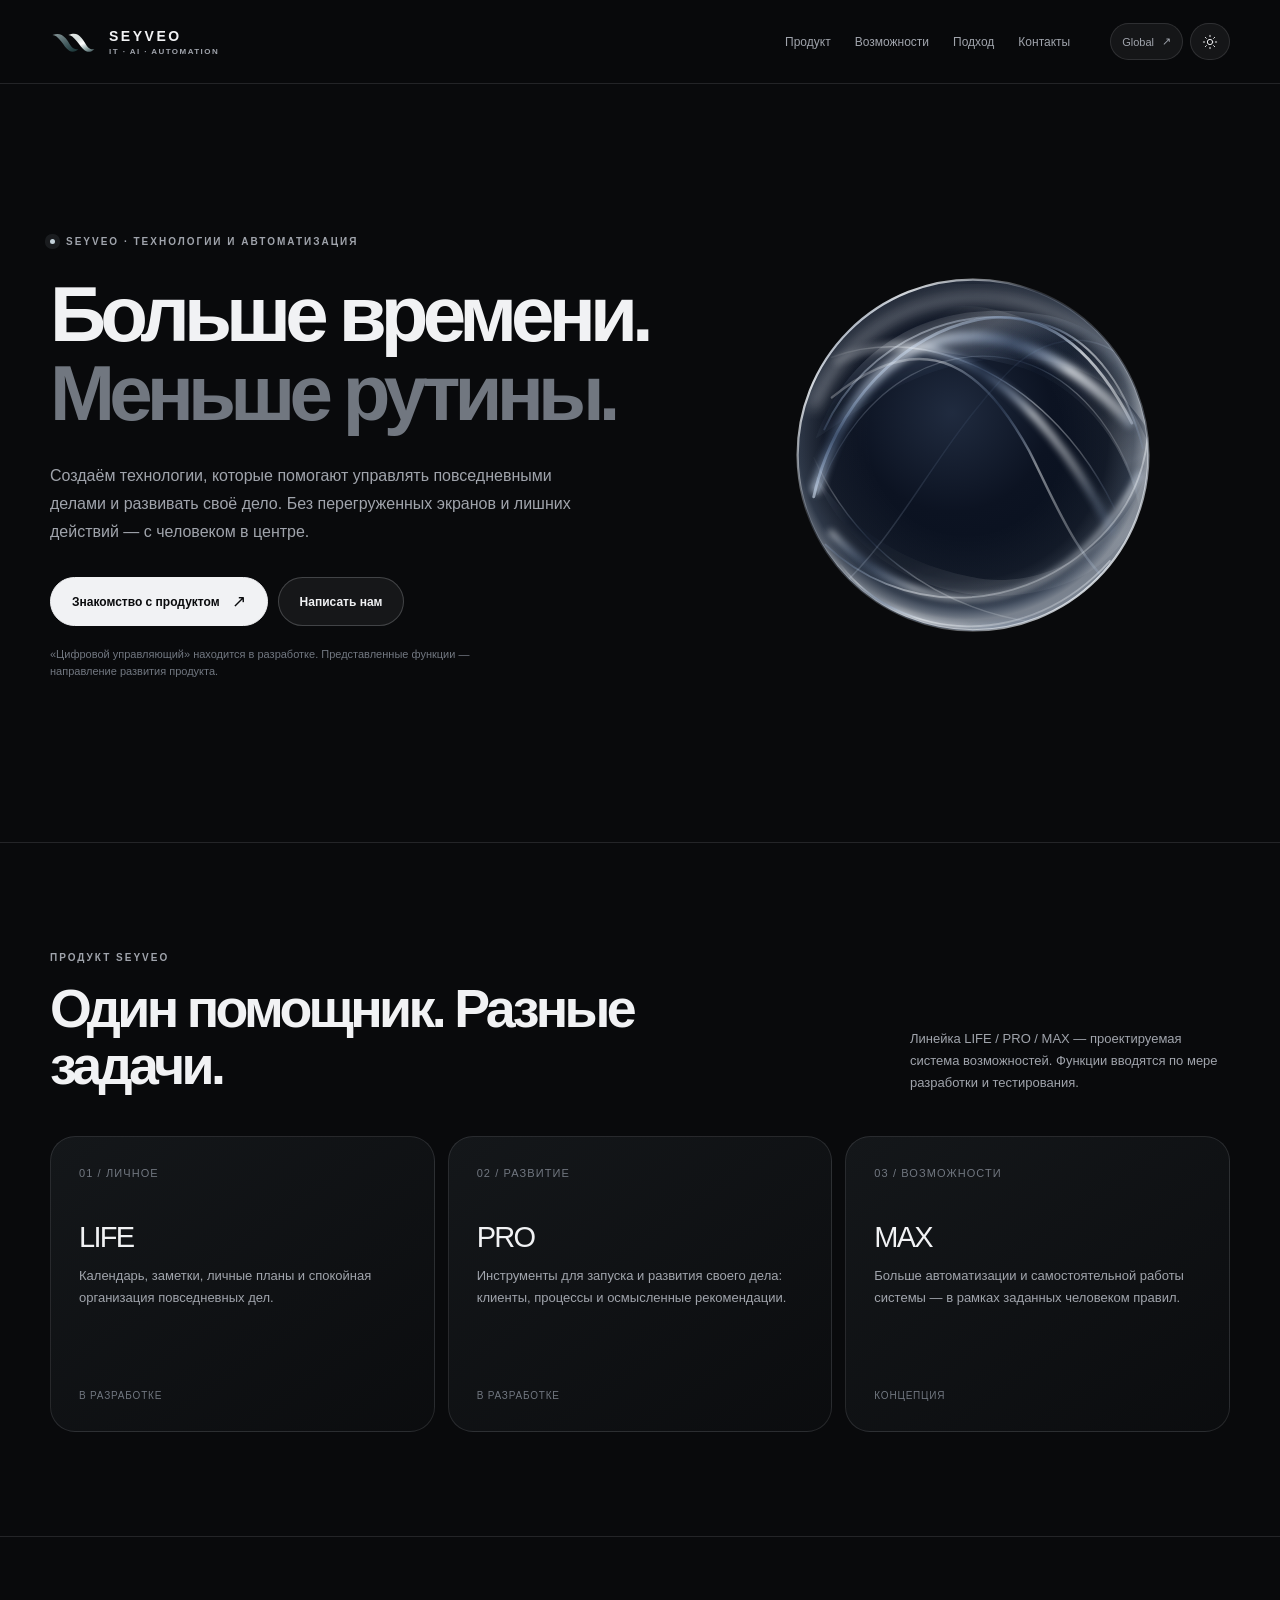
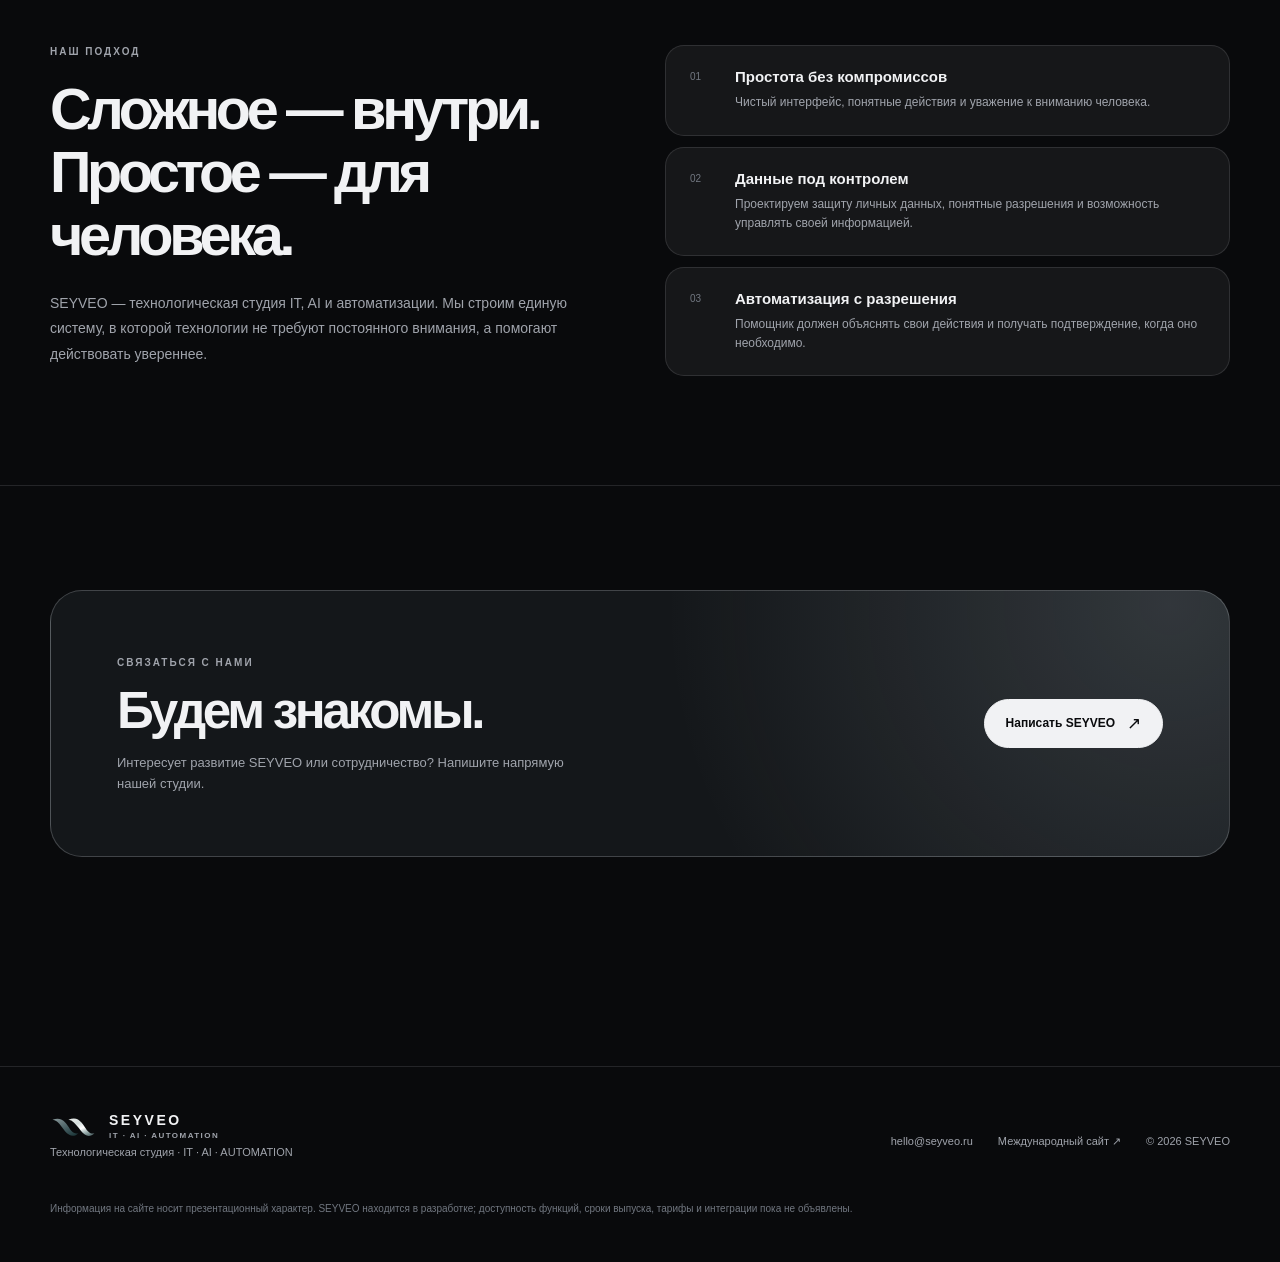
==== commit c8bfe305: "fix(site): reliably place plasma after headline on iPhone; bust stale CSS cache" ====
--- a/index.html
+++ b/index.html
@@ -16,7 +16,7 @@
   <link rel="alternate" hreflang="ru" href="https://seyveo.com/ru/"/>
   <link rel="alternate" hreflang="x-default" href="https://seyveo.com/"/>
   <link rel="icon" type="image/svg+xml" href="assets/official-logo.svg"/>
-  <link rel="stylesheet" href="assets/style.css"/>
+  <link rel="stylesheet" href="assets/style.css?v=20261021-2"/>
   <title>SEYVEO — технологии для жизни и дела</title>
   <script defer src="assets/site.js"></script>
 </head>
@@ -44,18 +44,20 @@
 <main id="main">
   <div id="top" class="hero">
     <div class="container hero-grid">
-      <div class="hero-copy reveal">
+      <div class="hero-heading reveal">
         <div class="eyebrow"><span class="small-circle"></span>SEYVEO · ТЕХНОЛОГИИ И АВТОМАТИЗАЦИЯ</div>
         <h1>Больше времени.<br/><span>Меньше рутины.</span></h1>
-        <p class="intro">Создаём технологии, которые помогают управлять повседневными делами и развивать своё дело. Без перегруженных экранов и лишних действий — с человеком в центре.</p>
-        <div class="actions"><a href="#product" class="btn btn-primary">Знакомство с продуктом <span class="arrow" aria-hidden="true">↗</span></a><a href="mailto:hello@seyveo.ru" class="btn btn-outline">Написать нам</a></div>
-        <p class="fineprint">«Цифровой управляющий» находится в разработке. Представленные функции — направление развития продукта.</p>
       </div>
       <div class="hero-plasma reveal" role="img" aria-label="Фирменная плазма SEYVEO">
         <div class="orb">
           <img class="orb-dark" src="assets/plasma-signature.svg" alt="" decoding="async"/>
           <img class="orb-light" src="assets/plasma-signature-light.svg" alt="" decoding="async"/>
         </div>
+      </div>
+      <div class="hero-details reveal">
+        <p class="intro">Создаём технологии, которые помогают управлять повседневными делами и развивать своё дело. Без перегруженных экранов и лишних действий — с человеком в центре.</p>
+        <div class="actions"><a href="#product" class="btn btn-primary">Знакомство с продуктом <span class="arrow" aria-hidden="true">↗</span></a><a href="mailto:hello@seyveo.ru" class="btn btn-outline">Написать нам</a></div>
+        <p class="fineprint">«Цифровой управляющий» находится в разработке. Представленные функции — направление развития продукта.</p>
       </div>
     </div>
   </div>
--- a/assets/style.css
+++ b/assets/style.css
@@ -3,8 +3,10 @@
 :root[data-theme=light]{color-scheme:light;--bg:#f7f7f8;--bg2:#eceff1;--surface:#fff;--surface-hi:#f7f8f9;--fg:#1c232b;--muted:#56616d;--soft:#77818a;--stroke:rgba(21,38,50,.12);--stroke-strong:rgba(21,38,50,.19);--halo:rgba(69,91,112,.11);--pill:rgba(0,0,0,.035);--shadow:rgba(20,39,60,.08);}
 *{box-sizing:border-box}html{scroll-behavior:smooth}body{margin:0;background:var(--bg);color:var(--fg);font-family:-apple-system,BlinkMacSystemFont,"Segoe UI",Inter,Arial,sans-serif;-webkit-font-smoothing:antialiased}a{color:inherit;text-decoration:none}button{font:inherit;color:inherit;cursor:pointer}button:focus-visible,a:focus-visible{outline:2px solid var(--fg);outline-offset:5px}::selection{background:rgba(200,211,224,.24)}.container{width:min(1180px,calc(100% - 54px));margin-inline:auto}.skip{position:absolute;left:20px;top:-100px;padding:12px;background:var(--surface);z-index:100}.skip:focus{top:16px}.header{position:sticky;z-index:20;top:0;border-bottom:1px solid var(--stroke);background:color-mix(in srgb,var(--bg) 84%,transparent);backdrop-filter:blur(22px);-webkit-backdrop-filter:blur(22px)}.nav{height:83px;display:flex;align-items:center;gap:26px}.brand{display:flex;align-items:center;gap:10px;white-space:nowrap}.brand img{display:block;width:49px;height:34px;object-fit:contain}.brand-text{display:flex;flex-direction:column;gap:3px}.brand-name{font-size:14px;letter-spacing:.18em;font-weight:570}.brand-sub{font-size:8px;letter-spacing:.18em;color:var(--muted);font-weight:600}.links{margin-left:auto;display:flex;align-items:center;gap:24px}.links a{font-size:12px;color:var(--muted);transition:color .2s}.links a:hover{color:var(--fg)}.tools{display:flex;align-items:center;gap:7px;margin-left:14px}.tool{min-height:37px;padding:0 11px;display:inline-flex;align-items:center;justify-content:center;gap:8px;border:1px solid var(--stroke);border-radius:100px;background:var(--pill);font-size:11px}.tool:hover{background:var(--surface-hi)}.tool svg{width:16px;height:16px;fill:none;stroke:currentColor;stroke-width:1.45;stroke-linecap:round;stroke-linejoin:round}.tool-label{color:var(--muted)}.menu-toggle{display:none}.menu-panel{display:none}.flag{font-size:12px;letter-spacing:.04em;font-weight:600}
 .hero{padding:96px 0 112px;position:relative;overflow:hidden}
-.hero-grid{display:grid;grid-template-columns:minmax(0,1.08fr) minmax(0,.92fr);align-items:center;gap:64px;min-height:550px}
-.hero-copy{position:relative;z-index:1}
+.hero-grid{display:grid;grid-template-columns:minmax(0,1.08fr) minmax(0,.92fr);grid-template-areas:"heading plasma" "details plasma";grid-template-rows:auto auto;align-items:center;column-gap:64px;row-gap:0;min-height:550px}
+.hero-heading{grid-area:heading;align-self:end;position:relative;z-index:1}
+.hero-details{grid-area:details;align-self:start;position:relative;z-index:1}
+.hero-plasma{grid-area:plasma}
 .eyebrow,.overline{display:inline-flex;align-items:center;gap:11px;font-size:10px;letter-spacing:.2em;text-transform:uppercase;color:var(--muted);font-weight:650}
 .small-circle{width:5px;height:5px;border-radius:50%;background:#c4d2da;box-shadow:0 0 0 5px rgba(180,199,208,.1)}
 h1,h2,h3,p{margin-top:0}
@@ -27,6 +29,49 @@
 .hero-plasma.reveal{animation-delay:.14s}
 .dividing{border-top:1px solid var(--stroke)}.section{padding:104px 0}.section-head{display:flex;justify-content:space-between;align-items:end;gap:26px;margin-bottom:42px}.section-head h2{font-size:clamp(36px,4.2vw,58px);line-height:1.06;letter-spacing:-.068em;font-weight:560;max-width:685px;margin:15px 0 0}.section-head p{max-width:320px;color:var(--muted);font-size:13px;line-height:1.7;margin:0}.cards{display:grid;grid-template-columns:repeat(3,1fr);gap:13px}.card{min-height:296px;padding:30px 28px;border-radius:25px;border:1px solid var(--stroke);background:linear-gradient(145deg,var(--surface),color-mix(in srgb,var(--bg) 80%,var(--surface)));display:flex;flex-direction:column}.card .num{font-size:11px;letter-spacing:.1em;color:var(--soft)}.card h3{font-size:29px;letter-spacing:-.06em;font-weight:530;margin:42px 0 11px}.card p{color:var(--muted);font-size:13px;line-height:1.7}.card .card-foot{margin-top:auto;padding-top:26px;color:var(--soft);font-size:10px;letter-spacing:.08em;text-transform:uppercase}.statement{display:grid;grid-template-columns:1fr 1fr;gap:50px;align-items:center}.statement-copy h2{font-size:clamp(38px,4.5vw,63px);letter-spacing:-.075em;font-weight:560;line-height:1.09;margin:19px 0 25px}.statement-copy p{color:var(--muted);font-size:14px;line-height:1.8;max-width:520px}.principles{display:grid;gap:11px}.principle{padding:22px 24px;border-radius:19px;border:1px solid var(--stroke);display:flex;align-items:start;gap:18px;background:var(--pill)}.principle-index{font-size:10px;color:var(--soft);min-width:27px;padding-top:3px}.principle h3{font-size:15px;font-weight:590;margin:0 0 8px}.principle p{font-size:12px;line-height:1.6;color:var(--muted);margin:0}.contact{border-radius:32px;border:1px solid var(--stroke-strong);padding:61px 66px;background:radial-gradient(circle at 95% 5%,var(--halo),transparent 44%),var(--surface);display:flex;align-items:center;gap:26px;justify-content:space-between}.contact h2{font-size:clamp(35px,4vw,57px);line-height:1.08;letter-spacing:-.065em;font-weight:550;margin:13px 0 15px}.contact p{font-size:13px;line-height:1.6;color:var(--muted);max-width:480px;margin:0}.footer{padding:42px 0 45px;border-top:1px solid var(--stroke);margin-top:105px}.foot-grid{display:flex;align-items:center;justify-content:space-between;gap:28px}.foot-label{font-size:11px;color:var(--muted);line-height:1.8}.foot-links{display:flex;align-items:center;gap:25px;font-size:11px;color:var(--muted)}.foot-links a:hover{color:var(--fg)}.legal{max-width:850px;margin:26px 0 0;color:var(--soft);font-size:10px;line-height:1.7}.reveal{animation:appear .75s ease both}@keyframes appear{from{opacity:0;transform:translateY(16px)}to{opacity:1;transform:translateY(0)}}@media(prefers-reduced-motion:reduce){*,*::before,*::after{animation:none!important;scroll-behavior:auto!important;transition:none!important}}
 
-@media(max-width:1020px){.links{gap:13px}.nav{gap:12px}.hero-grid{gap:24px;min-height:470px}.hero h1{font-size:clamp(52px,6vw,78px)}.hero-plasma{min-height:390px}.orb{width:min(100%,390px)}.section{padding:84px 0}.card{padding:26px 20px}}
-@media(max-width:760px){.container{width:min(100% - 36px,590px)}.nav{height:74px}.nav .links{display:none}.tools{margin-left:auto}.tools .tool-label{display:none}.menu-toggle{display:inline-flex}.menu-panel[aria-hidden="false"]{display:flex;position:absolute;top:74px;left:0;right:0;padding:22px 25px 27px;gap:20px;flex-direction:column;background:var(--bg);border-bottom:1px solid var(--stroke);box-shadow:0 15px 25px var(--shadow)}.menu-panel a{font-size:14px;color:var(--muted)}.hero{padding:58px 0 60px}.hero-grid{grid-template-columns:minmax(0,1fr);gap:26px;min-height:0}.hero h1{font-size:clamp(48px,10.6vw,74px);max-width:590px;margin:22px 0 22px}.intro{font-size:14px}.hero-plasma{min-height:350px;max-width:410px;width:100%;margin:0 auto}.orb{width:min(100%,410px)}.section{padding:66px 0}.section-head{display:block;margin-bottom:27px}.section-head h2{font-size:42px}.section-head p{margin-top:18px}.cards{grid-template-columns:1fr}.card{min-height:210px}.card h3{margin-top:21px}.statement{grid-template-columns:1fr;gap:25px}.contact{padding:36px 27px;display:block}.contact .btn{margin-top:23px}.footer{margin-top:65px}.foot-grid{align-items:start;flex-direction:column;gap:22px}.foot-links{flex-wrap:wrap;gap:12px 22px}}
-@media(max-width:400px){.brand img{width:42px}.brand-name{font-size:12px}.brand-sub{font-size:7px}.nav{gap:4px}.tool{min-height:35px;padding:0 9px}.tools{gap:4px}.hero h1{font-size:clamp(42px,11.5vw,48px)}.hero-plasma{min-height:300px}.orb{width:min(100%,350px)}.section-head h2{font-size:37px}}
+@media(max-width:1020px){.links{gap:13px}.nav{gap:12px}.hero-grid{column-gap:24px;min-height:470px}.hero h1{font-size:clamp(52px,6vw,78px)}.hero-plasma{min-height:390px}.orb{width:min(100%,390px)}.section{padding:84px 0}.card{padding:26px 20px}}
+@media(max-width:760px){
+  .container{width:min(100% - 36px,590px)}
+  .nav{height:74px}
+  .nav .links{display:none}
+  .tools{margin-left:auto}
+  .tools .tool-label{display:none}
+  .menu-toggle{display:inline-flex}
+  .menu-panel[aria-hidden="false"]{display:flex;position:absolute;top:74px;left:0;right:0;padding:22px 25px 27px;gap:20px;flex-direction:column;background:var(--bg);border-bottom:1px solid var(--stroke);box-shadow:0 15px 25px var(--shadow)}
+  .menu-panel a{font-size:14px;color:var(--muted)}
+  .hero{padding:34px 0 54px}
+  .hero-grid{grid-template-columns:minmax(0,1fr);grid-template-areas:"heading" "plasma" "details";grid-template-rows:auto auto auto;row-gap:0;min-height:0}
+  .hero-heading{grid-area:heading}
+  .hero-heading .eyebrow{font-size:9px;letter-spacing:.14em;line-height:1.6}
+  .hero-heading h1{font-size:clamp(42px,10.5vw,68px);line-height:1.04;max-width:590px;margin:18px 0 8px}
+  .hero-plasma{grid-area:plasma;min-height:0;max-width:330px;width:min(100%,330px);margin:0 auto 7px}
+  .orb{width:100%}
+  .hero-details{grid-area:details}
+  .hero-details .intro{margin:0 0 20px;max-width:530px;font-size:14px;line-height:1.65}
+  .hero-details .actions{margin:0;gap:10px}
+  .hero-details .fineprint{margin:16px 0 0;max-width:510px}
+  .section{padding:66px 0}
+  .section-head{display:block;margin-bottom:27px}
+  .section-head h2{font-size:42px}
+  .section-head p{margin-top:18px}
+  .cards{grid-template-columns:1fr}
+  .card{min-height:210px}
+  .card h3{margin-top:21px}
+  .statement{grid-template-columns:1fr;gap:25px}
+  .contact{padding:36px 27px;display:block}
+  .contact .btn{margin-top:23px}
+  .footer{margin-top:65px}
+  .foot-grid{align-items:start;flex-direction:column;gap:22px}
+  .foot-links{flex-wrap:wrap;gap:12px 22px}
+}
+@media(max-width:400px){
+  .brand img{width:42px}
+  .brand-name{font-size:12px}
+  .brand-sub{font-size:7px}
+  .nav{gap:4px}
+  .tool{min-height:35px;padding:0 9px}
+  .tools{gap:4px}
+  .hero-heading h1{font-size:clamp(35px,10vw,41px)}
+  .hero-plasma{max-width:285px;width:min(100%,285px)}
+  .section-head h2{font-size:37px}
+}
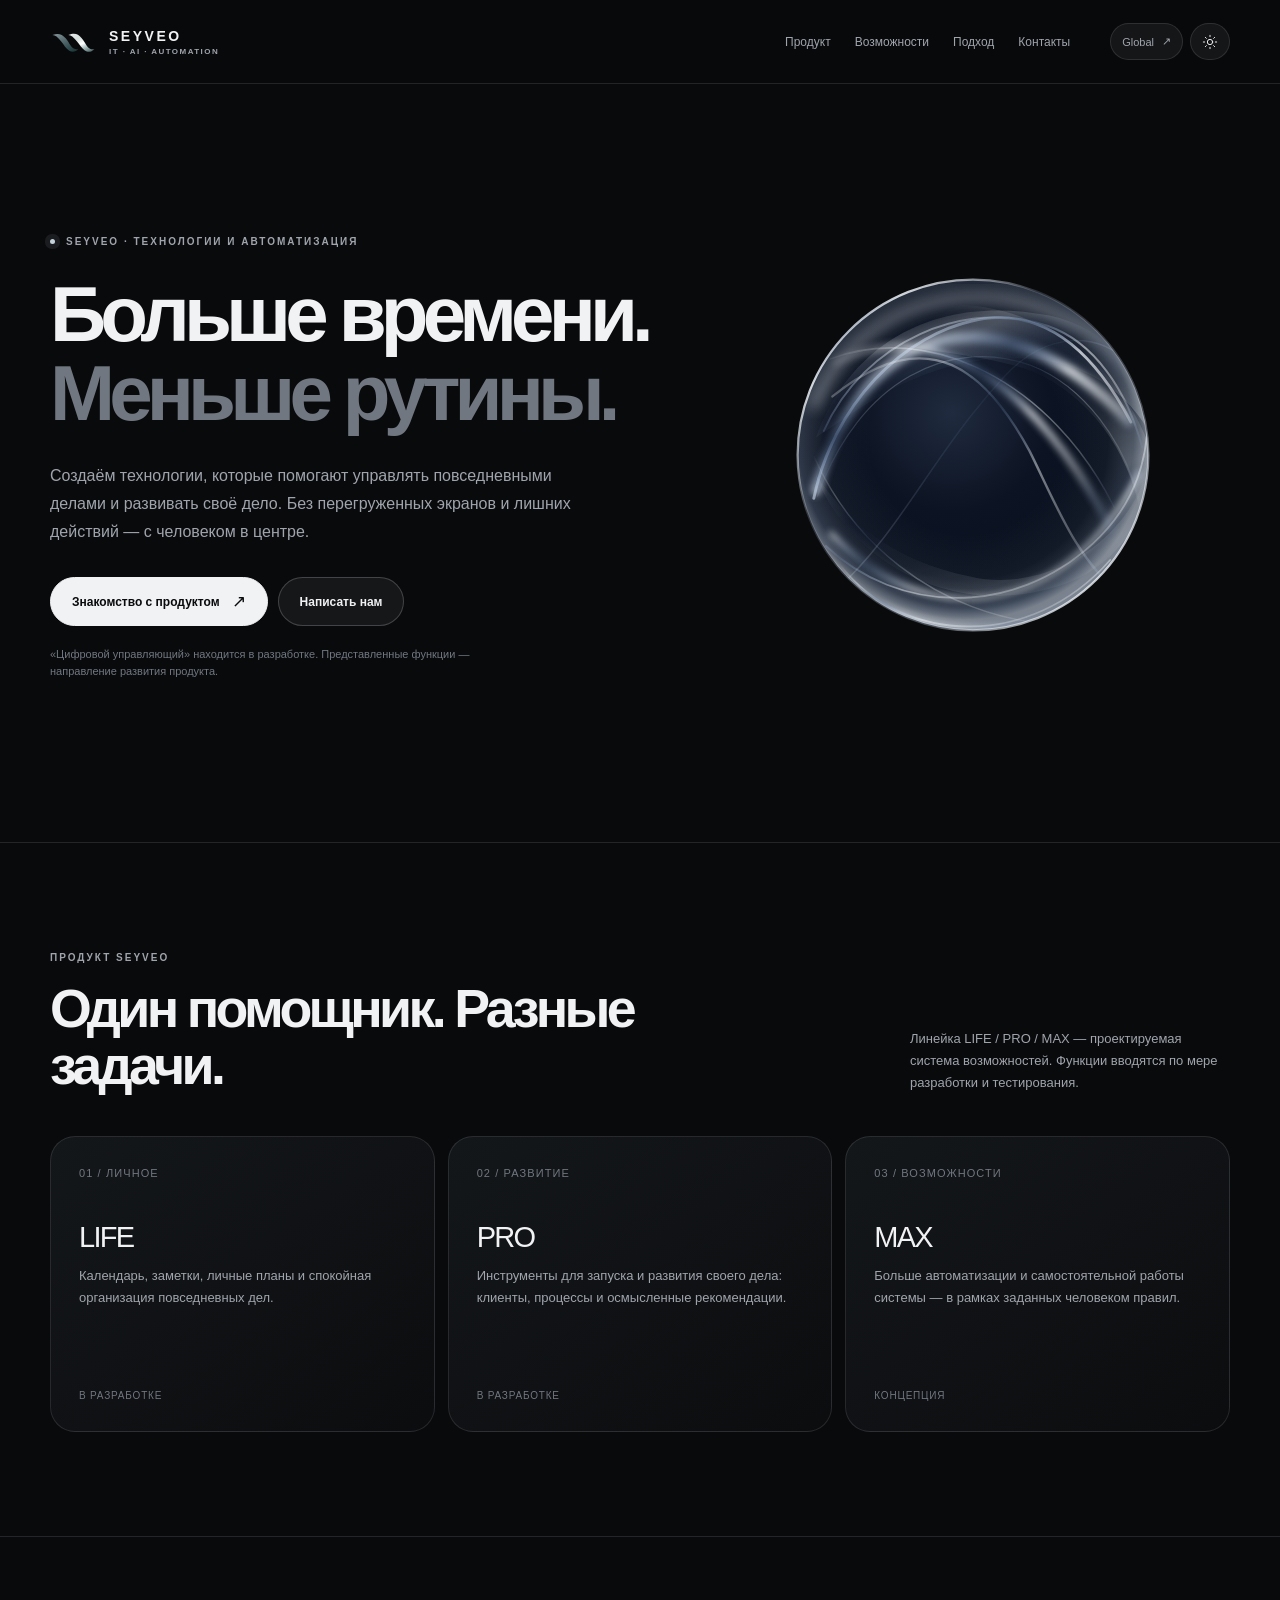
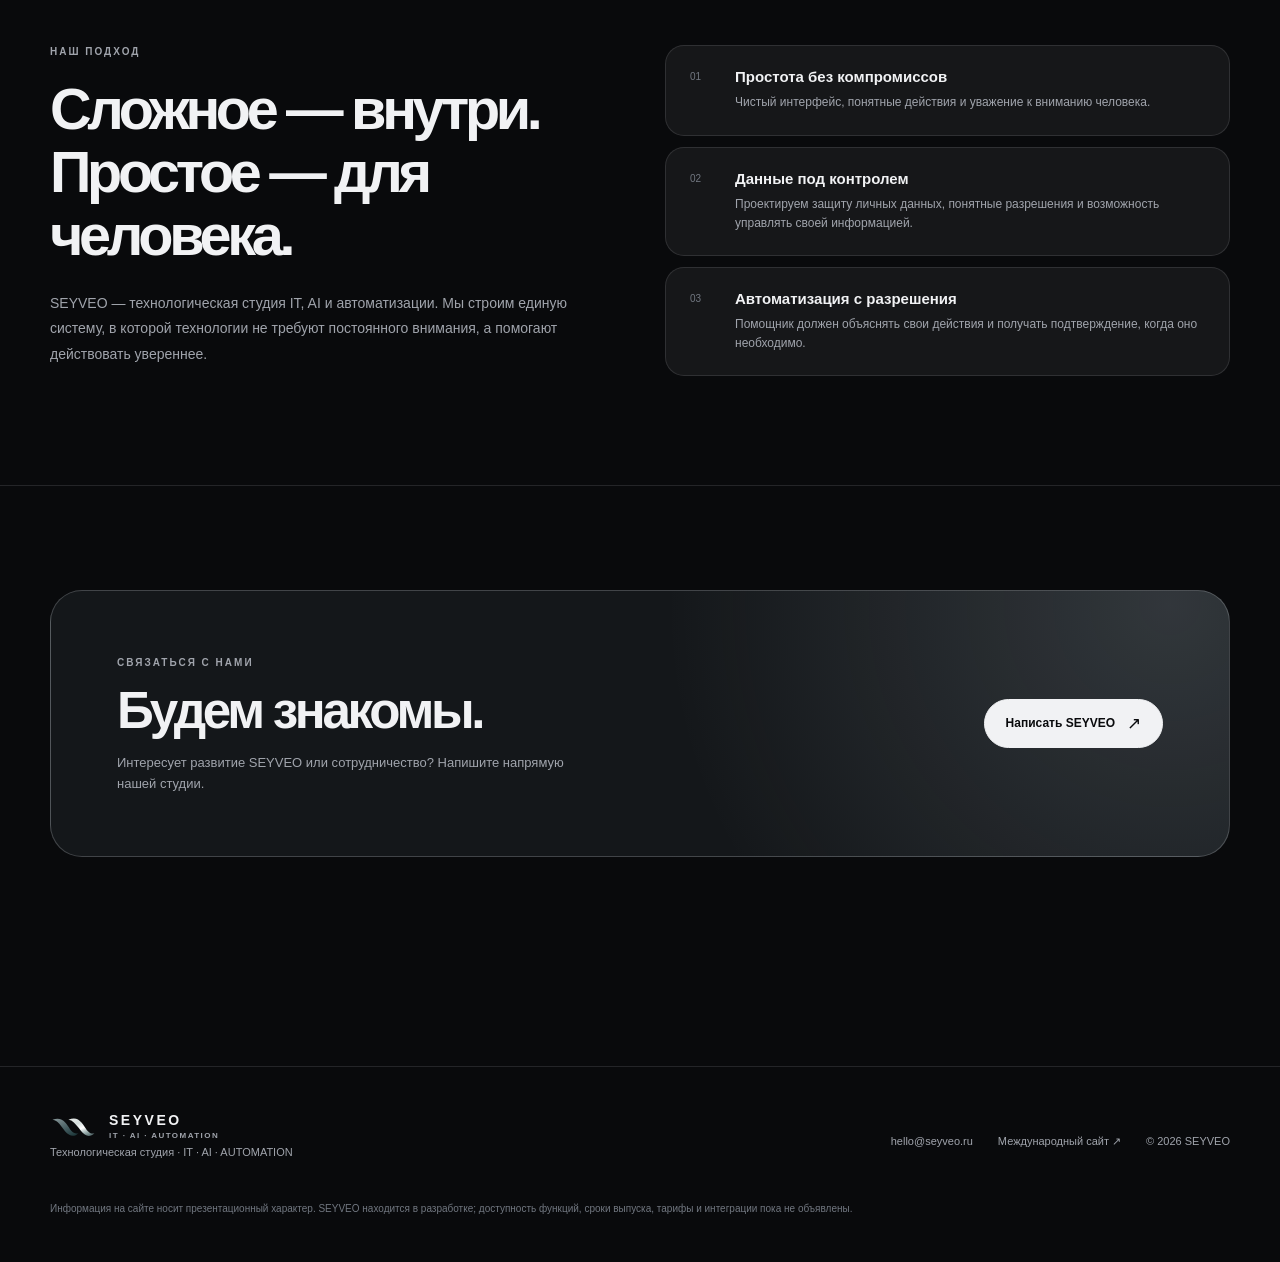
==== commit a188dd60: "refine(site): compact iPhone hero while keeping plasma artwork intact" ====
--- a/index.html
+++ b/index.html
@@ -16,7 +16,7 @@
   <link rel="alternate" hreflang="ru" href="https://seyveo.com/ru/"/>
   <link rel="alternate" hreflang="x-default" href="https://seyveo.com/"/>
   <link rel="icon" type="image/svg+xml" href="assets/official-logo.svg"/>
-  <link rel="stylesheet" href="assets/style.css?v=20261021-2"/>
+  <link rel="stylesheet" href="assets/style.css?v=20261021-3"/>
   <title>SEYVEO — технологии для жизни и дела</title>
   <script defer src="assets/site.js"></script>
 </head>
--- a/assets/style.css
+++ b/assets/style.css
@@ -39,17 +39,17 @@
   .menu-toggle{display:inline-flex}
   .menu-panel[aria-hidden="false"]{display:flex;position:absolute;top:74px;left:0;right:0;padding:22px 25px 27px;gap:20px;flex-direction:column;background:var(--bg);border-bottom:1px solid var(--stroke);box-shadow:0 15px 25px var(--shadow)}
   .menu-panel a{font-size:14px;color:var(--muted)}
-  .hero{padding:34px 0 54px}
+  .hero{padding:24px 0 48px}
   .hero-grid{grid-template-columns:minmax(0,1fr);grid-template-areas:"heading" "plasma" "details";grid-template-rows:auto auto auto;row-gap:0;min-height:0}
   .hero-heading{grid-area:heading}
   .hero-heading .eyebrow{font-size:9px;letter-spacing:.14em;line-height:1.6}
-  .hero-heading h1{font-size:clamp(42px,10.5vw,68px);line-height:1.04;max-width:590px;margin:18px 0 8px}
-  .hero-plasma{grid-area:plasma;min-height:0;max-width:330px;width:min(100%,330px);margin:0 auto 7px}
+  .hero-heading h1{font-size:clamp(41px,10vw,66px);line-height:1.04;max-width:590px;margin:14px 0 4px}
+  .hero-plasma{grid-area:plasma;min-height:0;max-width:292px;width:min(100%,292px);margin:0 auto 3px}
   .orb{width:100%}
   .hero-details{grid-area:details}
-  .hero-details .intro{margin:0 0 20px;max-width:530px;font-size:14px;line-height:1.65}
+  .hero-details .intro{margin:0 0 15px;max-width:530px;font-size:14px;line-height:1.56}
   .hero-details .actions{margin:0;gap:10px}
-  .hero-details .fineprint{margin:16px 0 0;max-width:510px}
+  .hero-details .fineprint{margin:13px 0 0;max-width:510px}
   .section{padding:66px 0}
   .section-head{display:block;margin-bottom:27px}
   .section-head h2{font-size:42px}
@@ -72,6 +72,6 @@
   .tool{min-height:35px;padding:0 9px}
   .tools{gap:4px}
   .hero-heading h1{font-size:clamp(35px,10vw,41px)}
-  .hero-plasma{max-width:285px;width:min(100%,285px)}
+  .hero-plasma{max-width:258px;width:min(100%,258px)}
   .section-head h2{font-size:37px}
 }
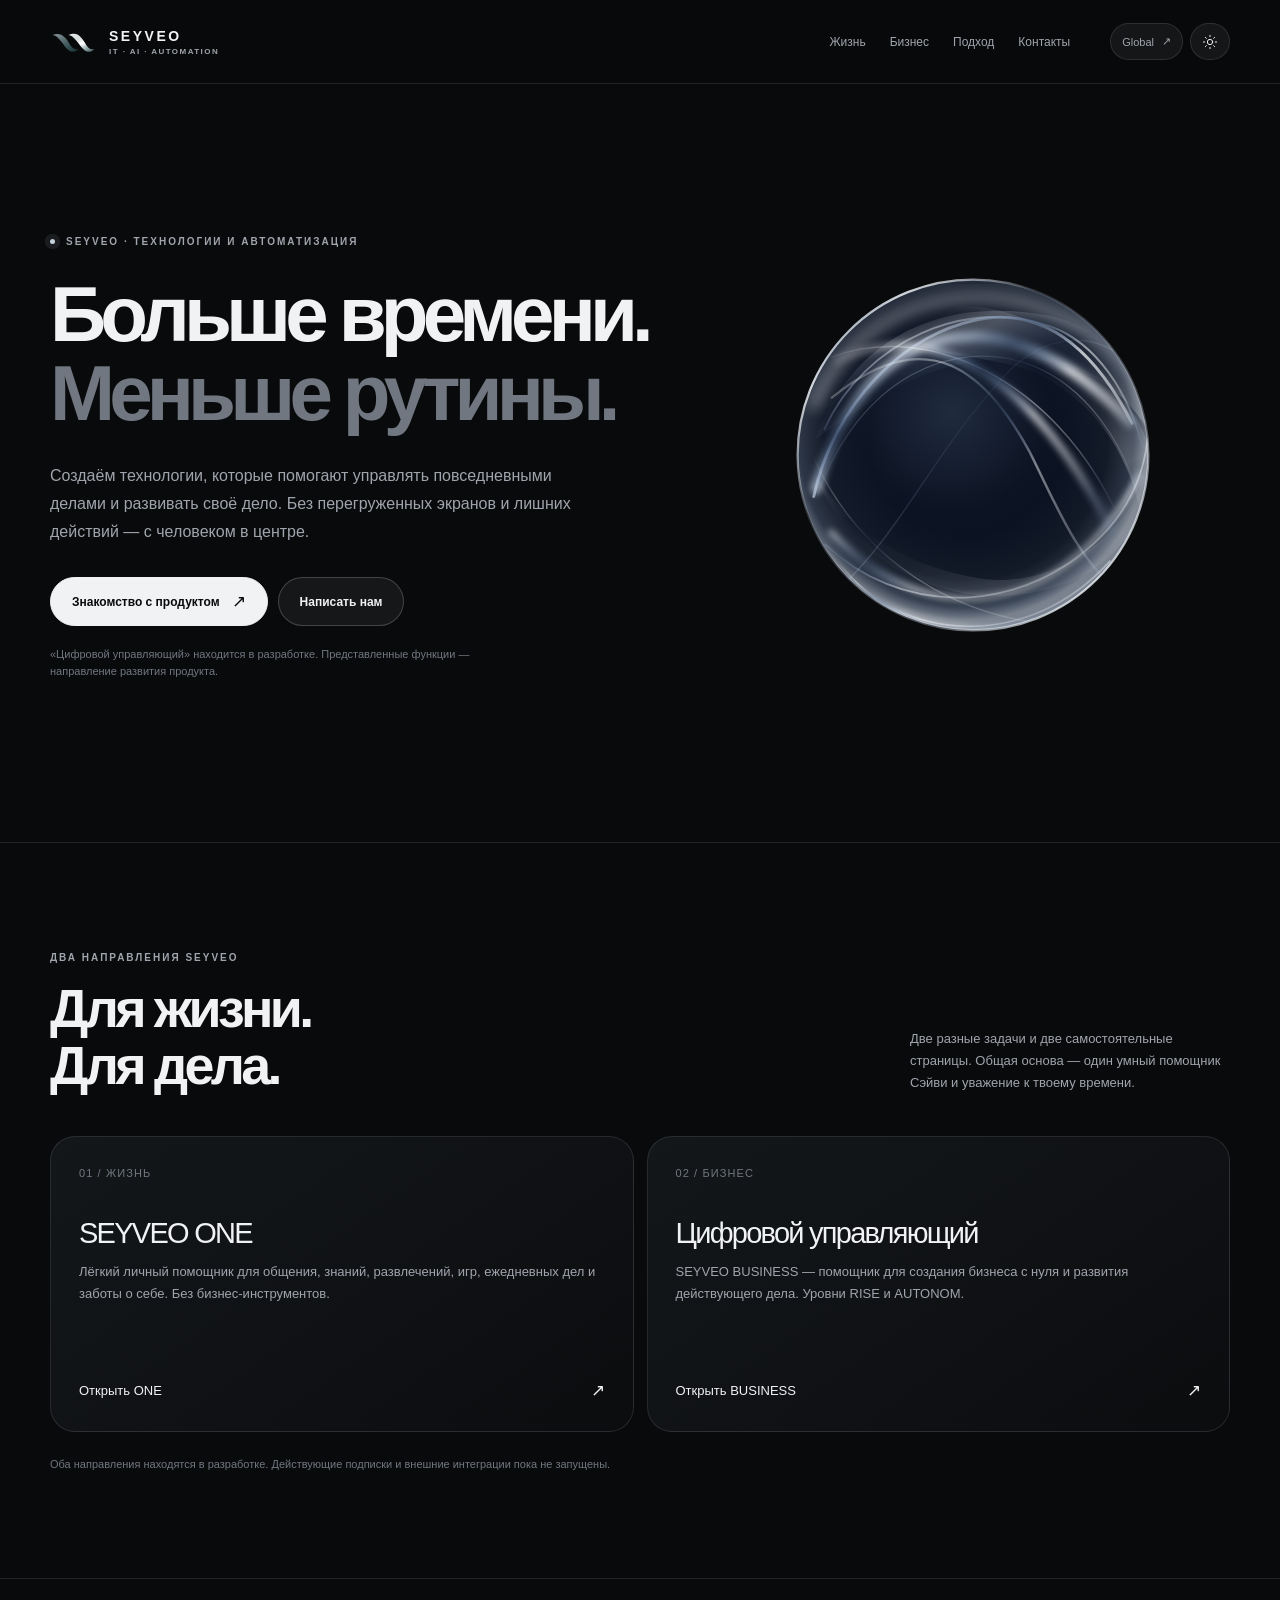
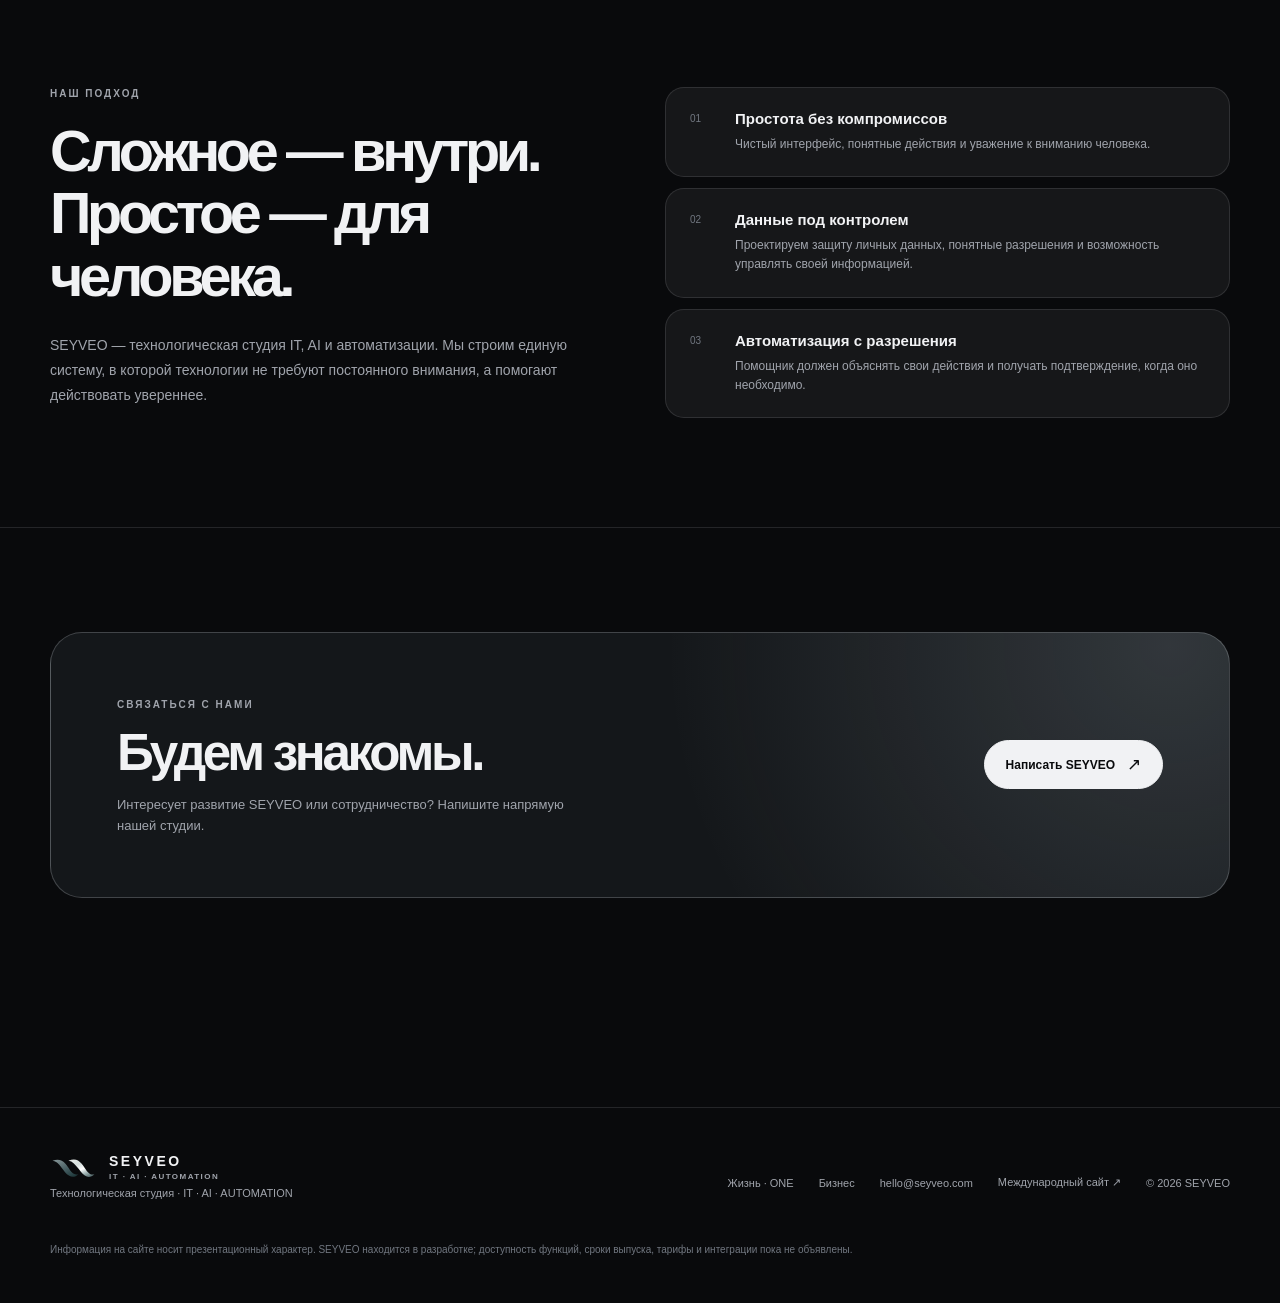
==== commit e7939b20: "feat(site): split SEYVEO product selection into ONE life and BUSINESS landing pages" ====
--- a/index.html
+++ b/index.html
@@ -4,11 +4,11 @@
   <meta charset="utf-8"/>
   <meta name="viewport" content="width=device-width,initial-scale=1,viewport-fit=cover"/>
   <meta name="theme-color" content="#090a0c"/>
-  <meta name="description" content="SEYVEO — технологическая студия искусственного интеллекта и автоматизации. Создаём «Цифрового управляющего» для жизни, работы и бизнеса. Российский сайт."/>
+  <meta name="description" content="SEYVEO — технологическая студия AI и автоматизации. Два направления: ONE — для жизни, «Цифровой управляющий» — для бизнеса. Российский сайт."/>
   <meta name="robots" content="noindex,nofollow"/>
   <meta property="og:type" content="website"/>
-  <meta property="og:title" content="SEYVEO — технологии для жизни и дела"/>
-  <meta property="og:description" content="SEYVEO — технологическая студия искусственного интеллекта и автоматизации. Создаём «Цифрового управляющего» для жизни, работы и бизнеса. Российский сайт."/>
+  <meta property="og:title" content="SEYVEO — технологии для жизни и бизнеса"/>
+  <meta property="og:description" content="SEYVEO — технологическая студия AI и автоматизации. Два направления: ONE — для жизни, «Цифровой управляющий» — для бизнеса. Российский сайт."/>
   <meta property="og:url" content="https://seyveo.ru/"/>
   <link rel="canonical" href="https://seyveo.ru/"/>
   <link rel="alternate" hreflang="ru-RU" href="https://seyveo.ru/"/>
@@ -16,8 +16,8 @@
   <link rel="alternate" hreflang="ru" href="https://seyveo.com/ru/"/>
   <link rel="alternate" hreflang="x-default" href="https://seyveo.com/"/>
   <link rel="icon" type="image/svg+xml" href="assets/official-logo.svg"/>
-  <link rel="stylesheet" href="assets/style.css?v=20261021-3"/>
-  <title>SEYVEO — технологии для жизни и дела</title>
+  <link rel="stylesheet" href="assets/style.css?v=20261022-1"/>
+  <title>SEYVEO — технологии для жизни и бизнеса</title>
   <script defer src="assets/site.js"></script>
 </head>
 <body>
@@ -28,7 +28,7 @@
       <img src="assets/official-logo.svg" width="49" height="34" alt=""/>
       <span class="brand-text"><span class="brand-name">SEYVEO</span><span class="brand-sub">IT · AI · AUTOMATION</span></span>
     </a>
-    <nav class="links" aria-label="Основное меню"><a href="#product">Продукт</a><a href="#capabilities">Возможности</a><a href="#approach">Подход</a><a href="#contact">Контакты</a></nav>
+    <nav class="links" aria-label="Основное меню"><a href="life/">Жизнь</a><a href="business/">Бизнес</a><a href="#approach">Подход</a><a href="#contact">Контакты</a></nav>
     <div class="tools">
       <a class="tool tool-label" href="https://seyveo.com/" title="Международный сайт">Global <span aria-hidden="true">↗</span></a>
       <button class="tool" type="button" data-theme-toggle data-light-label="Светлая тема" data-dark-label="Тёмная тема" aria-label="Светлая тема" title="Светлая тема">
@@ -39,7 +39,7 @@
       </button>
     </div>
   </div>
-  <nav class="menu-panel" id="menu-panel" data-menu aria-hidden="true" aria-label="Мобильное меню"><a href="#product">Продукт</a><a href="#capabilities">Возможности</a><a href="#approach">Подход</a><a href="#contact">Контакты</a></nav>
+  <nav class="menu-panel" id="menu-panel" data-menu aria-hidden="true" aria-label="Мобильное меню"><a href="life/">Жизнь · ONE</a><a href="business/">Бизнес · Цифровой управляющий</a><a href="#approach">Подход</a><a href="#contact">Контакты</a></nav>
 </header>
 <main id="main">
   <div id="top" class="hero">
@@ -56,18 +56,18 @@
       </div>
       <div class="hero-details reveal">
         <p class="intro">Создаём технологии, которые помогают управлять повседневными делами и развивать своё дело. Без перегруженных экранов и лишних действий — с человеком в центре.</p>
-        <div class="actions"><a href="#product" class="btn btn-primary">Знакомство с продуктом <span class="arrow" aria-hidden="true">↗</span></a><a href="mailto:hello@seyveo.ru" class="btn btn-outline">Написать нам</a></div>
+        <div class="actions"><a href="#product" class="btn btn-primary">Знакомство с продуктом <span class="arrow" aria-hidden="true">↗</span></a><a href="mailto:hello@seyveo.com" class="btn btn-outline">Написать нам</a></div>
         <p class="fineprint">«Цифровой управляющий» находится в разработке. Представленные функции — направление развития продукта.</p>
       </div>
     </div>
   </div>
   <section class="section dividing" id="product"><div class="container">
-    <div class="section-head"><div><span class="overline">ПРОДУКТ SEYVEO</span><h2>Один помощник. Разные задачи.</h2></div><p>Линейка LIFE / PRO / MAX — проектируемая система возможностей. Функции вводятся по мере разработки и тестирования.</p></div>
-    <div class="cards" id="capabilities">
-      <article class="card"><div class="num">01 / ЛИЧНОЕ</div><h3>LIFE</h3><p>Календарь, заметки, личные планы и спокойная организация повседневных дел.</p><div class="card-foot">В РАЗРАБОТКЕ</div></article>
-      <article class="card"><div class="num">02 / РАЗВИТИЕ</div><h3>PRO</h3><p>Инструменты для запуска и развития своего дела: клиенты, процессы и осмысленные рекомендации.</p><div class="card-foot">В РАЗРАБОТКЕ</div></article>
-      <article class="card"><div class="num">03 / ВОЗМОЖНОСТИ</div><h3>MAX</h3><p>Больше автоматизации и самостоятельной работы системы — в рамках заданных человеком правил.</p><div class="card-foot">КОНЦЕПЦИЯ</div></article>
+    <div class="section-head"><div><span class="overline">ДВА НАПРАВЛЕНИЯ SEYVEO</span><h2>Для жизни.<br>Для дела.</h2></div><p>Две разные задачи и две самостоятельные страницы. Общая основа — один умный помощник Сэйви и уважение к твоему времени.</p></div>
+    <div class="cards cards-two" id="capabilities">
+      <article class="card"><div class="num">01 / ЖИЗНЬ</div><h3>SEYVEO ONE</h3><p>Лёгкий личный помощник для общения, знаний, развлечений, игр, ежедневных дел и заботы о себе. Без бизнес-инструментов.</p><a class="card-link" href="life/" aria-label="Открыть страницу SEYVEO ONE">Открыть ONE <span class="arrow" aria-hidden="true">↗</span></a></article>
+      <article class="card"><div class="num">02 / БИЗНЕС</div><h3>Цифровой управляющий</h3><p>SEYVEO BUSINESS — помощник для создания бизнеса с нуля и развития действующего дела. Уровни RISE и AUTONOM.</p><a class="card-link" href="business/" aria-label="Открыть страницу SEYVEO BUSINESS">Открыть BUSINESS <span class="arrow" aria-hidden="true">↗</span></a></article>
     </div>
+    <p class="product-footnote">Оба направления находятся в разработке. Действующие подписки и внешние интеграции пока не запущены.</p>
   </div></section>
   <section class="section dividing" id="approach"><div class="container statement">
     <div class="statement-copy"><span class="overline">НАШ ПОДХОД</span><h2>Сложное — внутри. Простое — для человека.</h2><p>SEYVEO — технологическая студия IT, AI и автоматизации. Мы строим единую систему, в которой технологии не требуют постоянного внимания, а помогают действовать увереннее.</p></div>
@@ -79,9 +79,9 @@
   </div></section>
   <section class="section dividing" id="contact"><div class="container"><div class="contact">
     <div><span class="overline">СВЯЗАТЬСЯ С НАМИ</span><h2>Будем знакомы.</h2><p>Интересует развитие SEYVEO или сотрудничество? Напишите напрямую нашей студии.</p></div>
-    <a class="btn btn-primary" href="mailto:hello@seyveo.ru">Написать SEYVEO <span class="arrow" aria-hidden="true">↗</span></a>
+    <a class="btn btn-primary" href="mailto:hello@seyveo.com">Написать SEYVEO <span class="arrow" aria-hidden="true">↗</span></a>
   </div></div></section>
 </main>
-<footer class="footer"><div class="container"><div class="foot-grid"><div><a class="brand" href="#top" aria-label="SEYVEO"><img src="assets/official-logo.svg" alt="" width="49" height="34"/><span class="brand-text"><span class="brand-name">SEYVEO</span><span class="brand-sub">IT · AI · AUTOMATION</span></span></a><p class="foot-label">Технологическая студия · IT · AI · AUTOMATION</p></div><div class="foot-links"><a href="mailto:hello@seyveo.ru">hello@seyveo.ru</a><a href="https://seyveo.com/">Международный сайт ↗</a><span>© 2026 SEYVEO</span></div></div><p class="legal">Информация на сайте носит презентационный характер. SEYVEO находится в разработке; доступность функций, сроки выпуска, тарифы и интеграции пока не объявлены.</p></div></footer>
+<footer class="footer"><div class="container"><div class="foot-grid"><div><a class="brand" href="#top" aria-label="SEYVEO"><img src="assets/official-logo.svg" alt="" width="49" height="34"/><span class="brand-text"><span class="brand-name">SEYVEO</span><span class="brand-sub">IT · AI · AUTOMATION</span></span></a><p class="foot-label">Технологическая студия · IT · AI · AUTOMATION</p></div><div class="foot-links"><a href="life/">Жизнь · ONE</a><a href="business/">Бизнес</a><a href="mailto:hello@seyveo.com">hello@seyveo.com</a><a href="https://seyveo.com/">Международный сайт ↗</a><span>© 2026 SEYVEO</span></div></div><p class="legal">Информация на сайте носит презентационный характер. SEYVEO находится в разработке; доступность функций, сроки выпуска, тарифы и интеграции пока не объявлены.</p></div></footer>
 </body>
 </html>
--- a/assets/style.css
+++ b/assets/style.css
@@ -75,3 +75,67 @@
   .hero-plasma{max-width:258px;width:min(100%,258px)}
   .section-head h2{font-size:37px}
 }
+
+
+/* SEYVEO · distinct ONE / BUSINESS product pages · 22 Oct 2026.
+   Extend the shared Black Velvet language; do not introduce a separate design system. */
+.links a[aria-current="page"],.menu-panel a[aria-current="page"]{color:var(--fg)}
+.product-hero{padding:88px 0 97px;position:relative;overflow:hidden}
+.product-hero-grid{display:grid;grid-template-columns:minmax(0,1.1fr) minmax(310px,.9fr);gap:44px;align-items:center}
+.product-hero-copy{position:relative;z-index:1}
+.product-hero h1{font-size:clamp(51px,5.9vw,80px);font-weight:560;line-height:1.05;letter-spacing:-.074em;margin:26px 0 23px}
+.product-hero h1 span{color:var(--soft)}
+.product-lead{color:var(--muted);font-size:16px;line-height:1.75;max-width:540px;margin:0}
+.product-visual{display:grid;place-items:center;min-height:400px}
+.product-visual .orb{width:min(100%,410px)}
+.product-grid{display:grid;grid-template-columns:repeat(3,minmax(0,1fr));gap:13px}
+.product-grid-two{grid-template-columns:repeat(2,minmax(0,1fr))}
+.product-card{display:flex;flex-direction:column;min-height:255px;padding:29px 27px;border:1px solid var(--stroke);border-radius:25px;background:linear-gradient(145deg,var(--surface),color-mix(in srgb,var(--bg) 81%,var(--surface)))}
+.product-index{font-size:10px;letter-spacing:.12em;color:var(--soft);font-weight:550}
+.product-card h3{font-size:clamp(21px,2.7vw,30px);font-weight:520;letter-spacing:-.052em;line-height:1.12;margin:33px 0 15px}
+.product-card p{font-size:13px;line-height:1.73;color:var(--muted);margin:0}
+.product-card .product-card-bottom{color:var(--soft);font-size:10px;letter-spacing:.08em;margin-top:auto;padding-top:32px}
+.product-footnote{font-size:11px;line-height:1.7;color:var(--soft);max-width:820px;margin:23px 0 0}
+.product-split{display:grid;grid-template-columns:1fr 1fr;align-items:start;gap:50px}
+.product-split h2{font-size:clamp(36px,4.4vw,61px);line-height:1.1;letter-spacing:-.073em;font-weight:550;margin:19px 0 0;max-width:540px}
+.product-split p{font-size:14px;line-height:1.8;color:var(--muted);max-width:530px;margin:0 0 19px}
+.product-split p:last-child{margin-bottom:0}
+.product-grid-two .product-card{min-height:305px}
+.card-link{display:inline-flex;align-items:center;gap:10px;margin-top:auto;padding-top:25px;font-size:13px;color:var(--fg);font-weight:530}
+.card-link:hover{text-decoration:underline;text-underline-offset:5px}
+.card-link .arrow{margin-left:auto}
+.cards-two{grid-template-columns:repeat(2,minmax(0,1fr))}
+.cards-two .card{min-height:296px}
+.cards-two .card h3{margin-top:38px}
+.cards-two .card .num{font-weight:510}
+.cards-two .card .card-link{margin-top:auto}
+@media(max-width:1020px){
+  .product-hero-grid{gap:10px;grid-template-columns:minmax(0,1fr) minmax(240px,.8fr)}
+  .product-visual{min-height:320px}
+  .product-visual .orb{width:min(100%,330px)}
+  .product-card{padding:25px 21px}
+}
+@media(max-width:760px){
+  .product-hero{padding:35px 0 61px}
+  .product-hero-grid{display:flex;flex-direction:column;align-items:stretch;gap:0}
+  .product-hero-copy{display:contents}
+  .product-hero-copy .eyebrow{order:0;align-self:flex-start;line-height:1.6;font-size:9px}
+  .product-hero h1{order:1;font-size:clamp(42px,10.5vw,62px);margin:16px 0 7px}
+  .product-visual{order:2;min-height:0;width:min(100%,280px);align-self:center}
+  .product-visual .orb{width:100%}
+  .product-lead{order:3;font-size:14px;line-height:1.6}
+  .product-hero .actions{order:4;margin-top:21px}
+  .product-hero .fineprint{order:5;margin-top:14px}
+  .product-grid,.product-grid-two,.cards-two{grid-template-columns:1fr}
+  .product-card,.product-grid-two .product-card{min-height:0;padding:24px 23px}
+  .product-card h3{margin-top:22px;font-size:25px}
+  .product-card .product-card-bottom{padding-top:22px}
+  .product-split{grid-template-columns:1fr;gap:22px}
+  .product-split h2{font-size:clamp(38px,9vw,51px)}
+  .cards-two .card{min-height:255px}
+}
+@media(max-width:400px){
+  .product-hero h1{font-size:clamp(36px,10vw,44px)}
+  .product-visual{width:min(100%,254px)}
+  .product-card{padding:21px 20px}
+}
